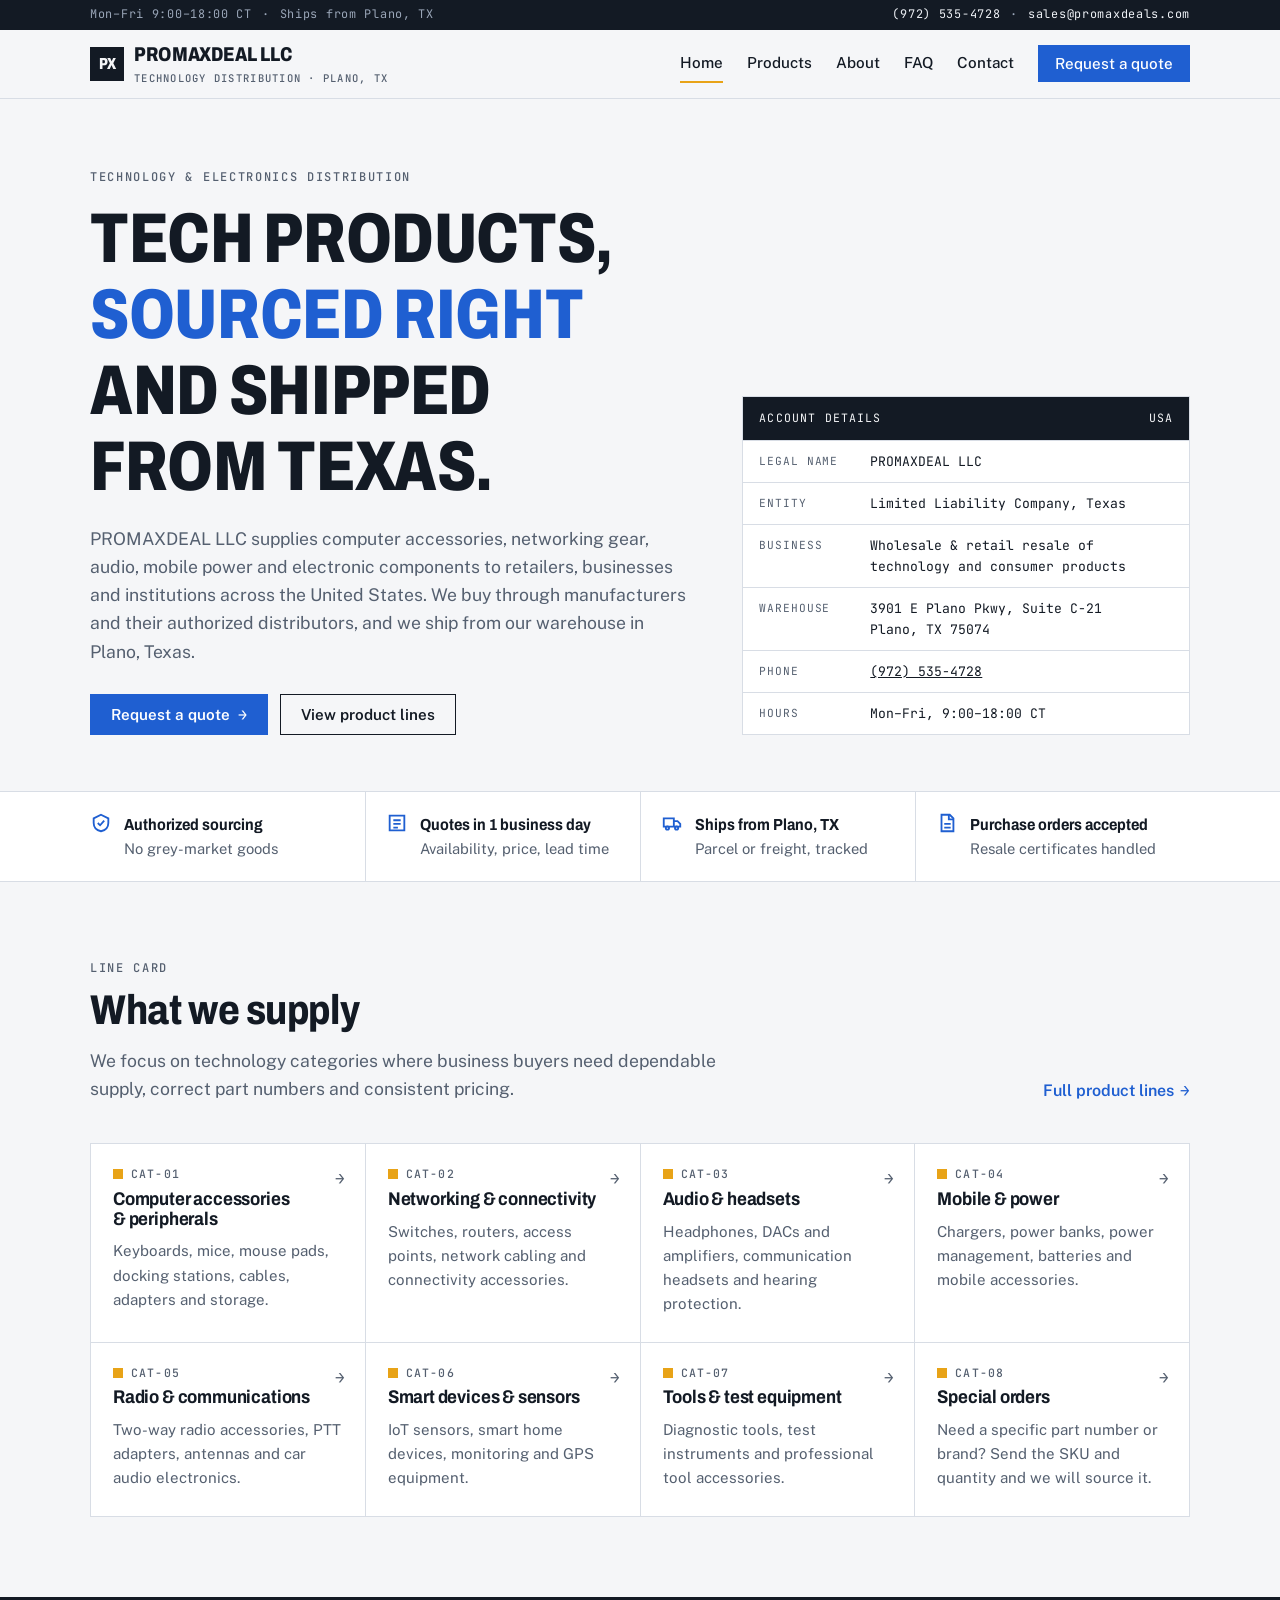
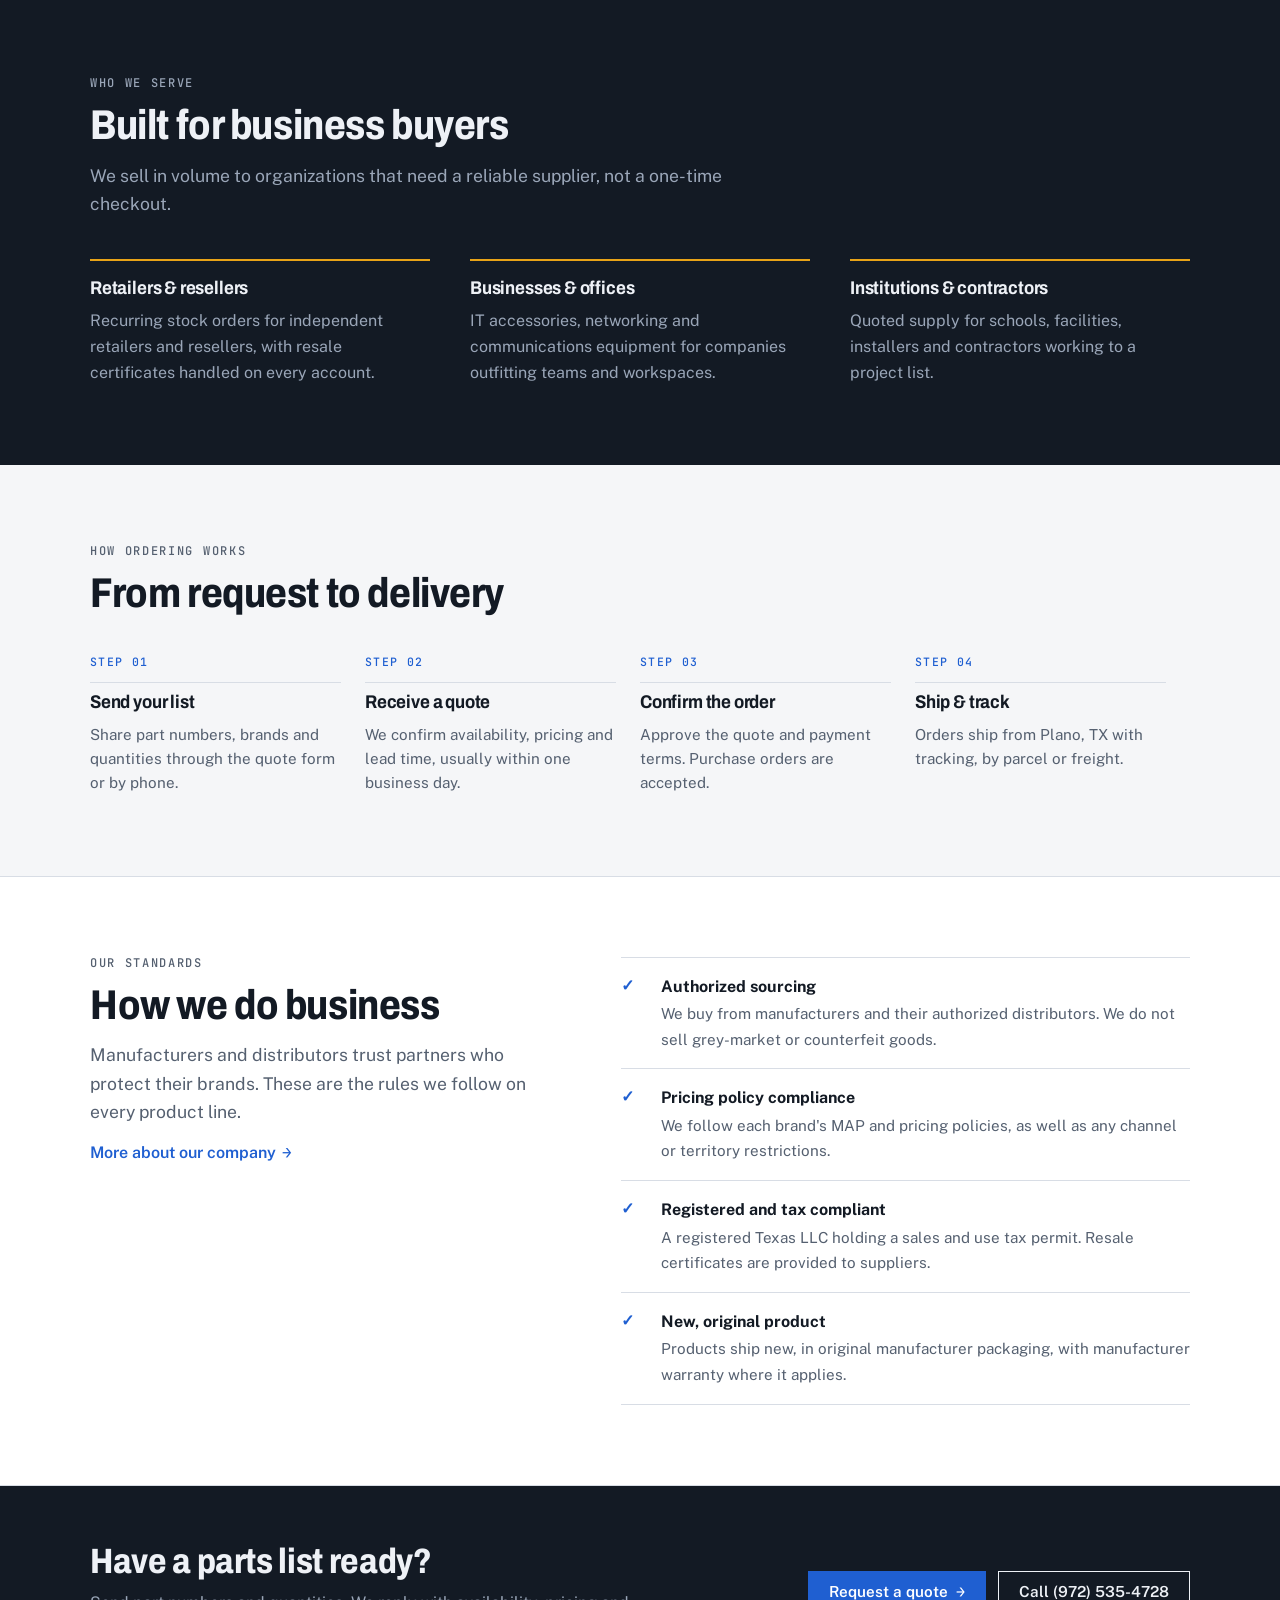
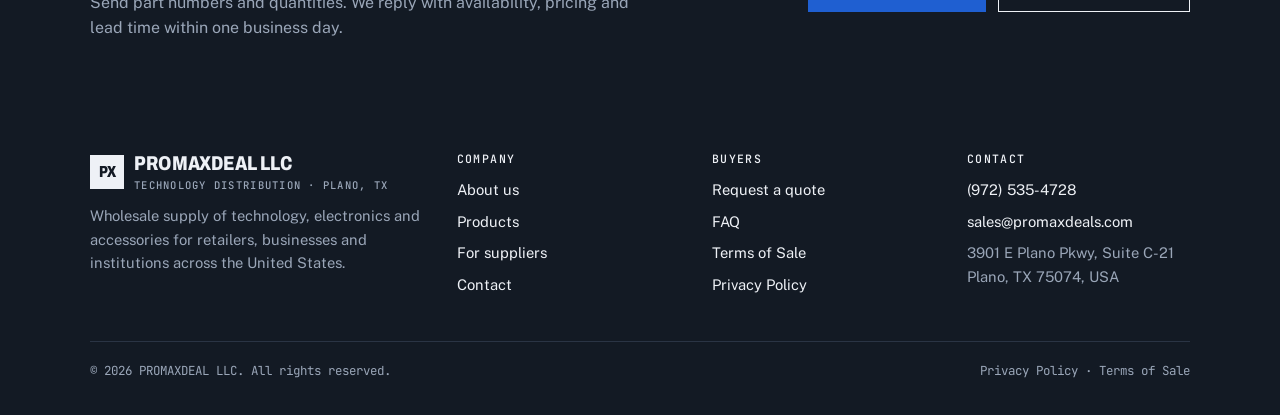
==== index.html @ 5d99cd8d "Add PROMAXDEAL LLC company website Multi-page static site: home, products, about, contact/quote, pri" ====
<!doctype html>
<html lang="en">
<head>
<meta charset="utf-8">
<meta name="viewport" content="width=device-width, initial-scale=1">
<title>PROMAXDEAL LLC | Technology &amp; Electronics Distributor in Plano, Texas</title>
<meta name="description" content="PROMAXDEAL LLC is a Plano, Texas distributor of computer accessories, networking gear, audio, mobile power and electronic components for retailers, businesses and institutions.">
<link rel="canonical" href="https://www.promaxdeals.com/">
<meta property="og:type" content="website">
<meta property="og:site_name" content="PROMAXDEAL LLC">
<meta property="og:title" content="PROMAXDEAL LLC | Technology &amp; Electronics Distribution">
<meta property="og:description" content="Tech products, sourced right and shipped from Plano, Texas. Wholesale supply for retailers, businesses and institutions.">
<meta property="og:url" content="https://www.promaxdeals.com/">
<meta name="theme-color" content="#131a24">
<link rel="icon" href="assets/img/favicon.svg" type="image/svg+xml">
<link rel="preconnect" href="https://fonts.googleapis.com">
<link rel="preconnect" href="https://fonts.gstatic.com" crossorigin>
<link rel="stylesheet" href="https://fonts.googleapis.com/css2?family=Archivo:wdth,wght@75..100,500..800&family=Public+Sans:wght@400;500;600&family=JetBrains+Mono:wght@400;500&display=swap">
<link rel="stylesheet" href="assets/css/styles.css">
<script type="application/ld+json">
{
  "@context":"https://schema.org",
  "@type":"Organization",
  "name":"PROMAXDEAL LLC",
  "url":"https://www.promaxdeals.com/",
  "email":"sales@promaxdeals.com",
  "telephone":"+1-972-535-4728",
  "address":{"@type":"PostalAddress","streetAddress":"3901 E Plano Pkwy, Suite C-21","addressLocality":"Plano","addressRegion":"TX","postalCode":"75074","addressCountry":"US"},
  "contactPoint":{"@type":"ContactPoint","contactType":"sales","telephone":"+1-972-535-4728","email":"sales@promaxdeals.com","areaServed":"US","availableLanguage":"English","hoursAvailable":{"@type":"OpeningHoursSpecification","dayOfWeek":["Monday","Tuesday","Wednesday","Thursday","Friday"],"opens":"09:00","closes":"18:00"}}
}
</script>
</head>
<body>
<a class="skip" href="#main">Skip to content</a>

<div class="utility">
  <div class="wrap">
    <div><span>Mon–Fri 9:00–18:00 CT</span><span class="hide-sm">Ships from Plano, TX</span></div>
    <div><span><a href="tel:+19725354728">(972) 535-4728</a></span><span class="hide-sm"><a href="mailto:sales@promaxdeals.com">sales@promaxdeals.com</a></span></div>
  </div>
</div>

<header class="top">
  <div class="wrap">
    <a class="brand" href="index.html" aria-label="PROMAXDEAL LLC home">
      <span class="mark" aria-hidden="true">PX</span>
      <span><b>PROMAXDEAL LLC</b><small>TECHNOLOGY DISTRIBUTION · PLANO, TX</small></span>
    </a>
    <button class="menu-btn" type="button" aria-expanded="false" aria-controls="site-nav"><span></span><i class="sr-only">Menu</i></button>
    <nav class="links" id="site-nav" aria-label="Main">
      <a href="index.html" aria-current="page">Home</a>
      <a href="products.html">Products</a>
      <a href="about.html">About</a>
      <a href="contact.html#faq">FAQ</a>
      <a href="contact.html">Contact</a>
      <a class="btn" href="contact.html#quote-form">Request a quote</a>
    </nav>
  </div>
</header>

<main id="main">
  <div class="hero">
    <div class="wrap">
      <div>
        <p class="eyebrow">Technology &amp; electronics distribution</p>
        <h1>Tech products, <em>sourced right</em> and shipped from Texas.</h1>
        <p class="lede">PROMAXDEAL LLC supplies computer accessories, networking gear, audio, mobile power and electronic components to retailers, businesses and institutions across the United States. We buy through manufacturers and their authorized distributors, and we ship from our warehouse in Plano, Texas.</p>
        <div class="cta">
          <a class="btn arrow" href="contact.html#quote-form">Request a quote</a>
          <a class="btn ghost" href="products.html">View product lines</a>
        </div>
      </div>
      <aside class="spec" aria-label="Company details">
        <header><span>Account details</span><span>USA</span></header>
        <dl>
          <dt>Legal name</dt><dd>PROMAXDEAL LLC</dd>
          <dt>Entity</dt><dd>Limited Liability Company, Texas</dd>
          <dt>Business</dt><dd>Wholesale &amp; retail resale of technology and consumer products</dd>
          <dt>Warehouse</dt><dd>3901 E Plano Pkwy, Suite C-21<br>Plano, TX 75074</dd>
          <dt>Phone</dt><dd><a href="tel:+19725354728">(972) 535-4728</a></dd>
          <dt>Hours</dt><dd>Mon–Fri, 9:00–18:00 CT</dd>
        </dl>
      </aside>
    </div>
  </div>

  <div class="strip">
    <div class="wrap">
      <ul>
        <li><svg class="ico" viewBox="0 0 24 24" fill="none" stroke="currentColor" stroke-width="2" aria-hidden="true"><path d="M12 3l8 4v5c0 5-3.5 8-8 9-4.5-1-8-4-8-9V7l8-4z"/><path d="M8.5 12l2.5 2.5 4.5-5"/></svg><div><b>Authorized sourcing</b><span>No grey-market goods</span></div></li>
        <li><svg class="ico" viewBox="0 0 24 24" fill="none" stroke="currentColor" stroke-width="2" aria-hidden="true"><path d="M4 4h16v16H4z"/><path d="M8 9h8M8 13h8M8 17h5"/></svg><div><b>Quotes in 1 business day</b><span>Availability, price, lead time</span></div></li>
        <li><svg class="ico" viewBox="0 0 24 24" fill="none" stroke="currentColor" stroke-width="2" aria-hidden="true"><path d="M3 7h11v9H3zM14 10h4l3 3v3h-7z"/><circle cx="7" cy="17.5" r="1.8"/><circle cx="17" cy="17.5" r="1.8"/></svg><div><b>Ships from Plano, TX</b><span>Parcel or freight, tracked</span></div></li>
        <li><svg class="ico" viewBox="0 0 24 24" fill="none" stroke="currentColor" stroke-width="2" aria-hidden="true"><path d="M6 3h9l4 4v14H6z"/><path d="M14 3v5h5M9 13h7M9 17h7"/></svg><div><b>Purchase orders accepted</b><span>Resale certificates handled</span></div></li>
      </ul>
    </div>
  </div>

  <section id="products">
    <div class="wrap">
      <div class="head-row">
        <div class="head">
          <p class="eyebrow">Line card</p>
          <h2>What we supply</h2>
          <p class="lede">We focus on technology categories where business buyers need dependable supply, correct part numbers and consistent pricing.</p>
        </div>
        <a class="text-link arrow" href="products.html">Full product lines</a>
      </div>
      <div class="card-grid">
        <a class="item" href="products.html#cat-01"><span class="code">CAT-01</span><h3>Computer accessories &amp; peripherals</h3><p>Keyboards, mice, mouse pads, docking stations, cables, adapters and storage.</p></a>
        <a class="item" href="products.html#cat-02"><span class="code">CAT-02</span><h3>Networking &amp; connectivity</h3><p>Switches, routers, access points, network cabling and connectivity accessories.</p></a>
        <a class="item" href="products.html#cat-03"><span class="code">CAT-03</span><h3>Audio &amp; headsets</h3><p>Headphones, DACs and amplifiers, communication headsets and hearing protection.</p></a>
        <a class="item" href="products.html#cat-04"><span class="code">CAT-04</span><h3>Mobile &amp; power</h3><p>Chargers, power banks, power management, batteries and mobile accessories.</p></a>
        <a class="item" href="products.html#cat-05"><span class="code">CAT-05</span><h3>Radio &amp; communications</h3><p>Two-way radio accessories, PTT adapters, antennas and car audio electronics.</p></a>
        <a class="item" href="products.html#cat-06"><span class="code">CAT-06</span><h3>Smart devices &amp; sensors</h3><p>IoT sensors, smart home devices, monitoring and GPS equipment.</p></a>
        <a class="item" href="products.html#cat-07"><span class="code">CAT-07</span><h3>Tools &amp; test equipment</h3><p>Diagnostic tools, test instruments and professional tool accessories.</p></a>
        <a class="item" href="products.html#cat-08"><span class="code">CAT-08</span><h3>Special orders</h3><p>Need a specific part number or brand? Send the SKU and quantity and we will source it.</p></a>
      </div>
    </div>
  </section>

  <section id="customers" class="band">
    <div class="wrap">
      <div class="head">
        <p class="eyebrow">Who we serve</p>
        <h2>Built for business buyers</h2>
        <p class="lede">We sell in volume to organizations that need a reliable supplier, not a one-time checkout.</p>
      </div>
      <div class="cols">
        <div><h3>Retailers &amp; resellers</h3><p>Recurring stock orders for independent retailers and resellers, with resale certificates handled on every account.</p></div>
        <div><h3>Businesses &amp; offices</h3><p>IT accessories, networking and communications equipment for companies outfitting teams and workspaces.</p></div>
        <div><h3>Institutions &amp; contractors</h3><p>Quoted supply for schools, facilities, installers and contractors working to a project list.</p></div>
      </div>
    </div>
  </section>

  <section id="process">
    <div class="wrap">
      <div class="head">
        <p class="eyebrow">How ordering works</p>
        <h2>From request to delivery</h2>
      </div>
      <ol class="steps">
        <li><h3>Send your list</h3><p>Share part numbers, brands and quantities through the quote form or by phone.</p></li>
        <li><h3>Receive a quote</h3><p>We confirm availability, pricing and lead time, usually within one business day.</p></li>
        <li><h3>Confirm the order</h3><p>Approve the quote and payment terms. Purchase orders are accepted.</p></li>
        <li><h3>Ship &amp; track</h3><p>Orders ship from Plano, TX with tracking, by parcel or freight.</p></li>
      </ol>
    </div>
  </section>

  <section id="standards" class="alt">
    <div class="wrap split">
      <div class="head" style="margin:0">
        <p class="eyebrow">Our standards</p>
        <h2>How we do business</h2>
        <p class="lede">Manufacturers and distributors trust partners who protect their brands. These are the rules we follow on every product line.</p>
        <p><a class="text-link arrow" href="about.html#standards">More about our company</a></p>
      </div>
      <ul class="checks">
        <li><div><b>Authorized sourcing</b><span>We buy from manufacturers and their authorized distributors. We do not sell grey-market or counterfeit goods.</span></div></li>
        <li><div><b>Pricing policy compliance</b><span>We follow each brand's MAP and pricing policies, as well as any channel or territory restrictions.</span></div></li>
        <li><div><b>Registered and tax compliant</b><span>A registered Texas LLC holding a sales and use tax permit. Resale certificates are provided to suppliers.</span></div></li>
        <li><div><b>New, original product</b><span>Products ship new, in original manufacturer packaging, with manufacturer warranty where it applies.</span></div></li>
      </ul>
    </div>
  </section>

  <div class="band cta-band">
    <div class="wrap">
      <div>
        <h2>Have a parts list ready?</h2>
        <p>Send part numbers and quantities. We reply with availability, pricing and lead time within one business day.</p>
      </div>
      <div class="cta">
        <a class="btn arrow" href="contact.html#quote-form">Request a quote</a>
        <a class="btn ghost" href="tel:+19725354728">Call (972) 535-4728</a>
      </div>
    </div>
  </div>
</main>

<footer class="site">
  <div class="wrap">
    <div class="about">
      <a class="brand" href="index.html" aria-label="PROMAXDEAL LLC home"><span class="mark" aria-hidden="true">PX</span><span><b>PROMAXDEAL LLC</b><small>TECHNOLOGY DISTRIBUTION · PLANO, TX</small></span></a>
      <p>Wholesale supply of technology, electronics and accessories for retailers, businesses and institutions across the United States.</p>
    </div>
    <div>
      <h4>Company</h4>
      <ul><li><a href="about.html">About us</a></li><li><a href="products.html">Products</a></li><li><a href="about.html#suppliers">For suppliers</a></li><li><a href="contact.html">Contact</a></li></ul>
    </div>
    <div>
      <h4>Buyers</h4>
      <ul><li><a href="contact.html#quote-form">Request a quote</a></li><li><a href="contact.html#faq">FAQ</a></li><li><a href="terms.html">Terms of Sale</a></li><li><a href="privacy.html">Privacy Policy</a></li></ul>
    </div>
    <div>
      <h4>Contact</h4>
      <ul><li><a href="tel:+19725354728">(972) 535-4728</a></li><li><a href="mailto:sales@promaxdeals.com">sales@promaxdeals.com</a></li><li>3901 E Plano Pkwy, Suite C-21<br>Plano, TX 75074, USA</li></ul>
    </div>
    <div class="base">
      <span>© <span id="year">2026</span> PROMAXDEAL LLC. All rights reserved.</span>
      <span><a href="privacy.html">Privacy Policy</a> · <a href="terms.html">Terms of Sale</a></span>
    </div>
  </div>
</footer>

<button class="to-top" type="button" aria-label="Back to top">↑</button>
<script src="assets/js/main.js" defer></script>
</body>
</html>
---- assets/css/styles.css ----
/* PROMAXDEAL LLC — site styles
   Layout language: distributor line card. Hard-edged panels, spec-sheet blocks,
   category codes like warehouse bin labels. */

:root{
  --bg:#f5f6f8;
  --surface:#ffffff;
  --ink:#131a24;
  --muted:#556070;
  --line:#d8dde5;
  --accent:#1f5fd1;
  --accent-ink:#ffffff;
  --signal:#e8a317;
  --band:#131a24;
  --band-ink:#eef1f6;
  --band-muted:#9aa6b8;
  --band-line:#2a3444;
  --ok:#1d7a46;
  --err:#b42318;
  --f-display:"Archivo","Arial Narrow",Arial,sans-serif;
  --f-body:"Public Sans",system-ui,-apple-system,"Segoe UI",sans-serif;
  --f-mono:"JetBrains Mono",ui-monospace,SFMono-Regular,Menlo,monospace;
  --wrap:1140px;
  --header-h:68px;
}
@media (prefers-color-scheme:dark){:root:not([data-theme="light"]){
  --bg:#0e131b;--surface:#151c27;--ink:#e9edf3;--muted:#9aa6b8;--line:#263142;
  --accent:#5b93f0;--accent-ink:#0b1220;--signal:#f0b53a;--band:#070a0f;--band-ink:#eef1f6;--band-muted:#8e9aad;
  --ok:#4cc38a;--err:#f97066;
  color-scheme:dark}}
:root[data-theme="dark"]{
  --bg:#0e131b;--surface:#151c27;--ink:#e9edf3;--muted:#9aa6b8;--line:#263142;
  --accent:#5b93f0;--accent-ink:#0b1220;--signal:#f0b53a;--band:#070a0f;--band-ink:#eef1f6;--band-muted:#8e9aad;
  --ok:#4cc38a;--err:#f97066;
  color-scheme:dark}

/* Base */
*{box-sizing:border-box}
html{scroll-behavior:smooth;scroll-padding-top:calc(var(--header-h) + 16px)}
@media (prefers-reduced-motion:reduce){html{scroll-behavior:auto}*{transition:none!important}}
body{background:var(--bg);color:var(--ink);font:16px/1.6 var(--f-body);margin:0;-webkit-font-smoothing:antialiased}
img,svg{max-width:100%;display:block}
.wrap{max-width:var(--wrap);margin:0 auto;padding-inline:20px}
a{color:var(--accent)}
a:focus-visible,button:focus-visible,input:focus-visible,select:focus-visible,textarea:focus-visible,summary:focus-visible{outline:2px solid var(--signal);outline-offset:2px}
h1,h2,h3,h4{font-family:var(--f-display);font-stretch:85%;line-height:1.08;margin:0;text-wrap:balance;letter-spacing:-.01em}
h2{font-size:clamp(1.8rem,3.4vw,2.6rem);font-weight:750}
h3{font-size:1.15rem;font-weight:700;font-stretch:90%}
h4{font-size:1rem;font-weight:700;font-stretch:90%}
p{margin:0}
ul,ol{margin:0}
.eyebrow{font:500 .75rem/1 var(--f-mono);letter-spacing:.14em;text-transform:uppercase;color:var(--muted)}
.lede{font-size:1.1rem;color:var(--muted);max-width:60ch}
.muted{color:var(--muted)}
.skip{position:absolute;left:-9999px;top:0;background:var(--accent);color:var(--accent-ink);padding:10px 16px;z-index:100}
.skip:focus{left:12px;top:12px}
.sr-only{position:absolute;width:1px;height:1px;overflow:hidden;clip:rect(0 0 0 0);white-space:nowrap}

/* Buttons */
.btn{display:inline-flex;align-items:center;justify-content:center;gap:8px;background:var(--accent);color:var(--accent-ink);border:1px solid var(--accent);padding:12px 20px;font:600 .95rem/1 var(--f-body);text-decoration:none;cursor:pointer;white-space:nowrap}
.btn:hover{filter:brightness(1.08)}
.btn.ghost{background:transparent;color:var(--ink);border-color:var(--ink)}
.btn.ghost:hover{background:var(--ink);color:var(--bg);filter:none}
.band .btn.ghost{color:var(--band-ink);border-color:var(--band-ink)}
.band .btn.ghost:hover{background:var(--band-ink);color:var(--band)}
.arrow::after{content:"→";font-family:var(--f-mono)}
.text-link{font-weight:600;text-decoration:none;display:inline-flex;gap:6px;align-items:center}
.text-link:hover{text-decoration:underline}

/* Utility bar */
.utility{background:var(--band);color:var(--band-muted);font:.74rem/1 var(--f-mono);letter-spacing:.06em}
.utility .wrap{display:flex;justify-content:space-between;gap:12px;flex-wrap:wrap;padding-block:9px}
.utility a{color:var(--band-ink);text-decoration:none}
.utility a:hover{text-decoration:underline}
.utility span+span::before{content:"·";margin-inline:10px;color:var(--band-muted)}
@media (max-width:640px){.utility .hide-sm{display:none}}

/* Header */
header.top{position:sticky;top:0;z-index:20;background:var(--bg);border-bottom:1px solid var(--line)}
.top .wrap{display:flex;align-items:center;justify-content:space-between;gap:16px;min-height:var(--header-h)}
.brand{display:flex;align-items:center;gap:10px;text-decoration:none;color:var(--ink);flex-shrink:0}
.mark{width:34px;height:34px;display:grid;place-items:center;background:var(--ink);color:var(--bg);font:800 1rem/1 var(--f-display);font-stretch:75%}
.brand b{font:800 1.25rem/1 var(--f-display);font-stretch:80%;letter-spacing:.01em}
.brand small{display:block;font:500 .66rem/1.2 var(--f-mono);letter-spacing:.12em;color:var(--muted);margin-top:3px}
nav.links{display:flex;gap:6px 24px;align-items:center}
nav.links a{color:var(--ink);text-decoration:none;font-weight:500;font-size:.95rem;padding-block:6px;border-bottom:2px solid transparent}
nav.links a:hover{color:var(--accent)}
nav.links a[aria-current="page"]{border-bottom-color:var(--signal)}
nav.links .btn{color:var(--accent-ink);padding:10px 16px;border-bottom:1px solid var(--accent)}
nav.links .btn:hover{color:var(--accent-ink)}
.menu-btn{display:none;background:transparent;border:1px solid var(--line);color:var(--ink);width:44px;height:44px;cursor:pointer;place-items:center}
.menu-btn span,.menu-btn span::before,.menu-btn span::after{display:block;width:18px;height:2px;background:currentColor;position:relative;transition:transform .2s}
.menu-btn span::before,.menu-btn span::after{content:"";position:absolute;left:0}
.menu-btn span::before{top:-6px}.menu-btn span::after{top:6px}
.menu-btn[aria-expanded="true"] span{background:transparent}
.menu-btn[aria-expanded="true"] span::before{transform:translateY(6px) rotate(45deg)}
.menu-btn[aria-expanded="true"] span::after{transform:translateY(-6px) rotate(-45deg)}

@media (max-width:900px){
  .menu-btn{display:grid}
  nav.links{display:none;position:absolute;left:0;right:0;top:100%;background:var(--bg);border-bottom:1px solid var(--line);flex-direction:column;align-items:stretch;gap:0;padding:8px 20px 20px}
  nav.links.open{display:flex}
  nav.links a{padding:14px 0;border-bottom:1px solid var(--line)}
  nav.links a[aria-current="page"]{border-bottom-color:var(--line);color:var(--accent)}
  nav.links .btn{margin-top:14px;padding:14px}
}
@media (max-width:420px){.brand small{display:none}}

/* Hero */
.hero{padding-block:72px 56px;border-bottom:1px solid var(--line)}
.hero .wrap{display:grid;grid-template-columns:minmax(0,1.35fr) minmax(0,1fr);gap:48px;align-items:end}
.hero h1{font-size:clamp(2.4rem,6vw,4.4rem);font-weight:800;font-stretch:78%;margin-block:18px 20px;text-transform:uppercase;letter-spacing:-.005em}
.hero h1 em{font-style:normal;color:var(--accent)}
.cta{display:flex;gap:12px;flex-wrap:wrap;margin-top:28px}

/* Page hero (inner pages) */
.page-hero{padding-block:56px 44px;border-bottom:1px solid var(--line)}
.page-hero h1{font-size:clamp(2.1rem,5vw,3.6rem);font-weight:800;font-stretch:78%;text-transform:uppercase;margin-block:14px 16px}
.crumbs{font:500 .72rem/1 var(--f-mono);letter-spacing:.1em;text-transform:uppercase;color:var(--muted);display:flex;gap:8px;flex-wrap:wrap}
.crumbs a{color:var(--muted);text-decoration:none}
.crumbs a:hover{color:var(--accent)}
.crumbs span[aria-hidden]{color:var(--line)}

/* Spec sheet */
.spec{background:var(--surface);border:1px solid var(--line);font-family:var(--f-mono);font-size:.82rem}
.spec>header{display:flex;justify-content:space-between;gap:10px;padding:12px 16px;background:var(--ink);color:var(--bg);letter-spacing:.1em;text-transform:uppercase;font-size:.72rem}
.spec dl{margin:0;display:grid;grid-template-columns:auto 1fr}
.spec dt,.spec dd{margin:0;padding:10px 16px;border-top:1px solid var(--line)}
.spec dt{color:var(--muted);text-transform:uppercase;letter-spacing:.08em;font-size:.7rem;padding-top:12px}
.spec dd{color:var(--ink);min-width:0;overflow-wrap:anywhere}
.spec dd a{color:var(--ink)}

/* Trust strip */
.strip{border-bottom:1px solid var(--line);background:var(--surface)}
.strip ul{list-style:none;padding:0;display:grid;grid-template-columns:repeat(4,minmax(0,1fr))}
.strip li{padding:20px 20px 20px 0;display:flex;gap:12px;align-items:flex-start;font-size:.92rem}
.strip li+li{padding-left:20px;border-left:1px solid var(--line)}
.strip b{display:block;font-family:var(--f-display);font-stretch:88%;font-size:1rem}
.strip span{color:var(--muted)}
.strip .ico{flex-shrink:0;width:22px;height:22px;color:var(--accent)}
@media (max-width:900px){
  .strip ul{grid-template-columns:1fr 1fr}
  .strip li:nth-child(3){padding-left:0;border-left:0}
  .strip li:nth-child(n+3){border-top:1px solid var(--line)}
}
@media (max-width:560px){
  .strip ul{grid-template-columns:1fr}
  .strip li,.strip li+li{padding:16px 0;border-left:0}
  .strip li+li{border-top:1px solid var(--line)}
}

/* Sections */
section{padding-block:80px}
.head{display:grid;gap:14px;margin-bottom:40px;max-width:720px}
.head-row{display:flex;justify-content:space-between;align-items:end;gap:24px;flex-wrap:wrap;margin-bottom:40px}
.head-row .head{margin-bottom:0}
.alt{background:var(--surface);border-block:1px solid var(--line)}

/* Line card */
.card-grid{display:grid;grid-template-columns:repeat(auto-fill,minmax(250px,1fr));border-top:1px solid var(--line);border-left:1px solid var(--line)}
.item{padding:24px 22px 26px;border-right:1px solid var(--line);border-bottom:1px solid var(--line);background:var(--surface);display:grid;gap:10px;align-content:start;color:inherit;text-decoration:none;position:relative}
a.item:hover{background:var(--bg)}
a.item:hover h3{color:var(--accent)}
a.item::after{content:"→";position:absolute;right:20px;top:22px;font-family:var(--f-mono);color:var(--muted);transition:transform .15s}
a.item:hover::after{transform:translateX(3px);color:var(--accent)}
.code{font:500 .72rem/1 var(--f-mono);letter-spacing:.1em;color:var(--muted);display:flex;align-items:center;gap:8px}
.code::before{content:"";width:10px;height:10px;background:var(--signal)}
.item p{color:var(--muted);font-size:.94rem}

/* Band */
.band{background:var(--band);color:var(--band-ink)}
.band .eyebrow,.band .lede{color:var(--band-muted)}
.cols{display:grid;grid-template-columns:repeat(3,minmax(0,1fr));gap:40px}
.cols>div{display:grid;gap:10px;align-content:start;border-top:2px solid var(--signal);padding-top:18px}
.cols p{color:var(--band-muted)}
.cols ul{padding-left:18px;color:var(--band-muted);font-size:.94rem;display:grid;gap:4px;margin-top:4px}
.section-light .cols p,.section-light .cols ul{color:var(--muted)}

/* Process */
ol.steps{margin:0;padding:0;display:grid;grid-template-columns:repeat(4,minmax(0,1fr));counter-reset:s}
.steps li{list-style:none;padding:0 24px 0 0;display:grid;gap:10px;align-content:start;counter-increment:s}
.steps li::before{content:"Step 0" counter(s);font:500 .72rem/1 var(--f-mono);letter-spacing:.12em;text-transform:uppercase;color:var(--accent);padding-bottom:14px;border-bottom:1px solid var(--line)}
.steps p{color:var(--muted);font-size:.95rem}

/* Standards */
.split{display:grid;grid-template-columns:minmax(0,1fr) minmax(0,1.2fr);gap:56px;align-items:start}
.checks{margin:0;padding:0;list-style:none;display:grid;border-top:1px solid var(--line)}
.checks li{display:grid;grid-template-columns:28px 1fr;gap:12px;padding:16px 0;border-bottom:1px solid var(--line)}
.checks li::before{content:"✓";font:700 1rem/1.5 var(--f-mono);color:var(--accent)}
.checks b{display:block;margin-bottom:2px}
.checks span{color:var(--muted);font-size:.95rem}

/* CTA band */
.cta-band{padding-block:56px}
.cta-band .wrap{display:flex;justify-content:space-between;align-items:center;gap:28px;flex-wrap:wrap}
.cta-band h2{font-size:clamp(1.6rem,3vw,2.2rem)}
.cta-band p{color:var(--band-muted);margin-top:10px;max-width:56ch}
.cta-band .cta{margin-top:0}

/* Product categories (detail) */
.chips{display:flex;gap:8px;flex-wrap:wrap;margin-top:28px}
.chips a{font:500 .74rem/1 var(--f-mono);letter-spacing:.08em;text-transform:uppercase;text-decoration:none;color:var(--ink);border:1px solid var(--line);background:var(--surface);padding:9px 12px}
.chips a:hover{border-color:var(--accent);color:var(--accent)}
.cat{display:grid;grid-template-columns:minmax(0,1fr) minmax(0,1.4fr);gap:48px;padding-block:44px;border-top:1px solid var(--line)}
.cat:first-child{border-top:0;padding-top:0}
.cat .intro{display:grid;gap:12px;align-content:start}
.cat h2{font-size:clamp(1.5rem,2.6vw,2rem)}
.cat .intro p{color:var(--muted)}
.cat .intro .text-link{margin-top:6px}
.sku{list-style:none;padding:0;display:grid;grid-template-columns:1fr 1fr;border-top:1px solid var(--line);border-left:1px solid var(--line);background:var(--surface)}
.sku li{padding:14px 16px;border-right:1px solid var(--line);border-bottom:1px solid var(--line);font-size:.94rem;display:flex;gap:10px;align-items:baseline}
.sku li::before{content:"▪";color:var(--signal);font-size:.8rem}
@media (max-width:900px){.cat{grid-template-columns:1fr;gap:24px}}
@media (max-width:560px){.sku{grid-template-columns:1fr}}

/* Facts grid (about) */
.facts{display:grid;grid-template-columns:repeat(4,minmax(0,1fr));border-top:1px solid var(--line);border-left:1px solid var(--line)}
.facts div{padding:22px;border-right:1px solid var(--line);border-bottom:1px solid var(--line);background:var(--surface);display:grid;gap:8px;align-content:start}
.facts b{font:800 1.6rem/1 var(--f-display);font-stretch:80%}
.facts span{color:var(--muted);font-size:.9rem}
@media (max-width:900px){.facts{grid-template-columns:1fr 1fr}}
@media (max-width:480px){.facts{grid-template-columns:1fr}}

.prose{display:grid;gap:16px;max-width:68ch}
.prose p{color:var(--muted)}
.prose p strong{color:var(--ink)}

/* Contact / quote */
.quote{background:var(--surface);border-block:1px solid var(--line)}
.quote .wrap{display:grid;grid-template-columns:minmax(0,1fr) minmax(0,1.3fr);gap:56px}
.contact-list{display:grid;gap:18px;margin-top:28px}
.contact-list div{display:grid;gap:4px}
.contact-list .eyebrow{font-size:.68rem}
.contact-list p{font-size:1.02rem}
.contact-list a{color:var(--ink)}
form.quote-form{display:grid;grid-template-columns:1fr 1fr;gap:16px;align-content:start}
.field{display:grid;gap:6px;min-width:0}
.field.full{grid-column:1/-1}
label{font:500 .72rem/1 var(--f-mono);letter-spacing:.1em;text-transform:uppercase;color:var(--muted)}
label .opt{text-transform:none;letter-spacing:0;opacity:.8}
input,select,textarea{width:100%;font:inherit;color:var(--ink);background:var(--bg);border:1px solid var(--line);padding:12px;border-radius:0}
input:hover,select:hover,textarea:hover{border-color:var(--muted)}
[aria-invalid="true"]{border-color:var(--err)}
textarea{min-height:140px;resize:vertical}
.hp{position:absolute;left:-9999px}
.form-foot{grid-column:1/-1;display:flex;gap:16px;align-items:center;flex-wrap:wrap}
.note{font-size:.88rem;color:var(--muted)}
.note.err{color:var(--err)}
.note.ok{color:var(--ok)}
.result{grid-column:1/-1;background:var(--bg);border:1px solid var(--line);border-left:3px solid var(--ok);padding:18px;display:grid;gap:12px}
.result pre{margin:0;white-space:pre-wrap;font:.85rem/1.5 var(--f-mono);color:var(--ink);max-height:260px;overflow:auto}
.result .actions{display:flex;gap:10px;flex-wrap:wrap}

/* FAQ */
.faq{border-top:1px solid var(--line);max-width:860px}
.faq details{border-bottom:1px solid var(--line)}
.faq summary{list-style:none;cursor:pointer;padding:20px 40px 20px 0;font:700 1.08rem/1.3 var(--f-display);font-stretch:90%;position:relative}
.faq summary::-webkit-details-marker{display:none}
.faq summary::after{content:"+";position:absolute;right:4px;top:18px;font:500 1.3rem/1 var(--f-mono);color:var(--accent)}
.faq details[open] summary::after{content:"−"}
.faq details p{color:var(--muted);padding:0 40px 20px 0}

/* Map card */
.map-card{display:grid;grid-template-columns:minmax(0,1fr) minmax(0,1fr);border:1px solid var(--line);background:var(--surface)}
.map-card .info{padding:28px;display:grid;gap:14px;align-content:start}
.map-card iframe{width:100%;height:100%;min-height:320px;border:0;filter:grayscale(.3)}
@media (max-width:900px){.map-card{grid-template-columns:1fr}}

/* Legal pages */
.legal-doc{display:grid;grid-template-columns:220px minmax(0,1fr);gap:56px;align-items:start}
.toc{position:sticky;top:calc(var(--header-h) + 24px);display:grid;gap:4px;font-size:.9rem;border-left:2px solid var(--line);padding-left:16px}
.toc p{margin-bottom:8px}
.toc a{color:var(--muted);text-decoration:none;padding:3px 0}
.toc a:hover{color:var(--accent)}
.legal-body{display:grid;gap:36px;max-width:72ch}
.legal-body article{display:grid;gap:12px}
.legal-body h2{font-size:1.45rem}
.legal-body p,.legal-body li{color:var(--muted)}
.legal-body ul{padding-left:20px;display:grid;gap:6px}
.legal-body strong{color:var(--ink)}
@media (max-width:900px){.legal-doc{grid-template-columns:1fr;gap:32px}.toc{position:static}}

/* 404 */
.notfound{min-height:60vh;display:grid;align-items:center}
.notfound .big{font:800 clamp(5rem,18vw,11rem)/.9 var(--f-display);font-stretch:75%;color:var(--line)}

/* Footer */
footer.site{background:var(--band);color:var(--band-muted);padding-block:56px 36px;font-size:.92rem}
footer.site .wrap{display:grid;grid-template-columns:1.5fr 1fr 1fr 1fr;gap:32px}
footer.site b{color:var(--band-ink)}
footer.site a{color:var(--band-ink);text-decoration:none}
footer.site a:hover{text-decoration:underline}
footer.site h4{color:var(--band-ink);font:500 .72rem/1 var(--f-mono);letter-spacing:.12em;text-transform:uppercase;margin-bottom:14px}
footer.site ul{list-style:none;padding:0;display:grid;gap:8px}
footer.site .about{display:grid;gap:12px;align-content:start}
footer.site .about .brand{color:var(--band-ink)}
footer.site .about .mark{background:var(--band-ink);color:var(--band)}
footer.site .about .brand small{color:var(--band-muted)}
footer.site .base{grid-column:1/-1;border-top:1px solid var(--band-line);padding-top:20px;margin-top:12px;display:flex;justify-content:space-between;flex-wrap:wrap;gap:10px;font:.78rem/1.4 var(--f-mono)}
footer.site .base a{color:var(--band-muted)}

/* Back to top */
.to-top{position:fixed;right:18px;bottom:18px;width:44px;height:44px;display:grid;place-items:center;background:var(--ink);color:var(--bg);border:0;cursor:pointer;opacity:0;pointer-events:none;transition:opacity .2s;z-index:15;font:600 1.1rem/1 var(--f-mono)}
.to-top.show{opacity:1;pointer-events:auto}

/* Responsive */
@media (max-width:900px){
  .hero .wrap,.split,.quote .wrap{grid-template-columns:1fr;gap:36px}
  .cols{grid-template-columns:1fr;gap:28px}
  ol.steps{grid-template-columns:1fr 1fr;gap:28px}
  footer.site .wrap{grid-template-columns:1fr 1fr}
  footer.site .about{grid-column:1/-1}
}
@media (max-width:560px){
  section{padding-block:56px}
  .hero{padding-block:44px 40px}
  .page-hero{padding-block:40px 32px}
  ol.steps{grid-template-columns:1fr}
  form.quote-form{grid-template-columns:1fr}
  footer.site .wrap{grid-template-columns:1fr}
  .cta .btn{flex:1 1 100%}
}

@media print{
  .utility,header.top,footer.site,.to-top,.cta,.cta-band{display:none!important}
  body{background:#fff;color:#000}
}
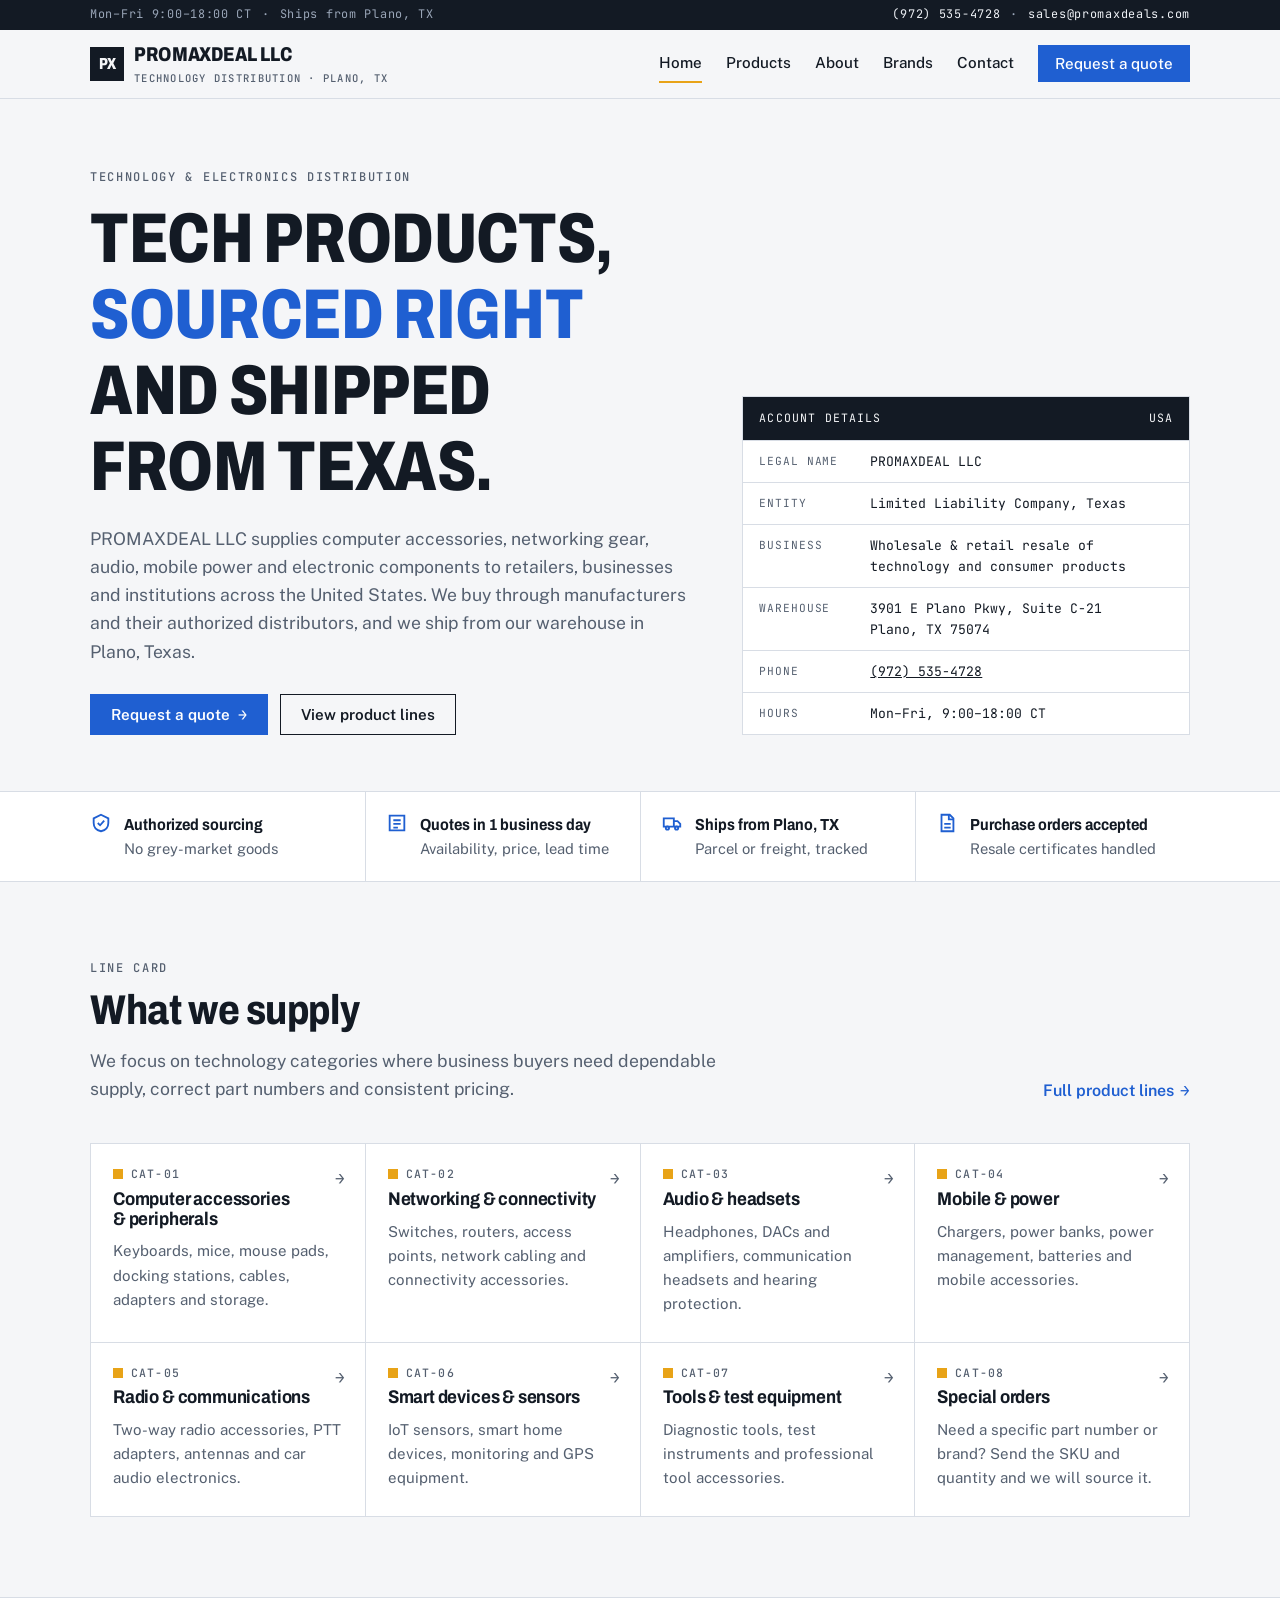
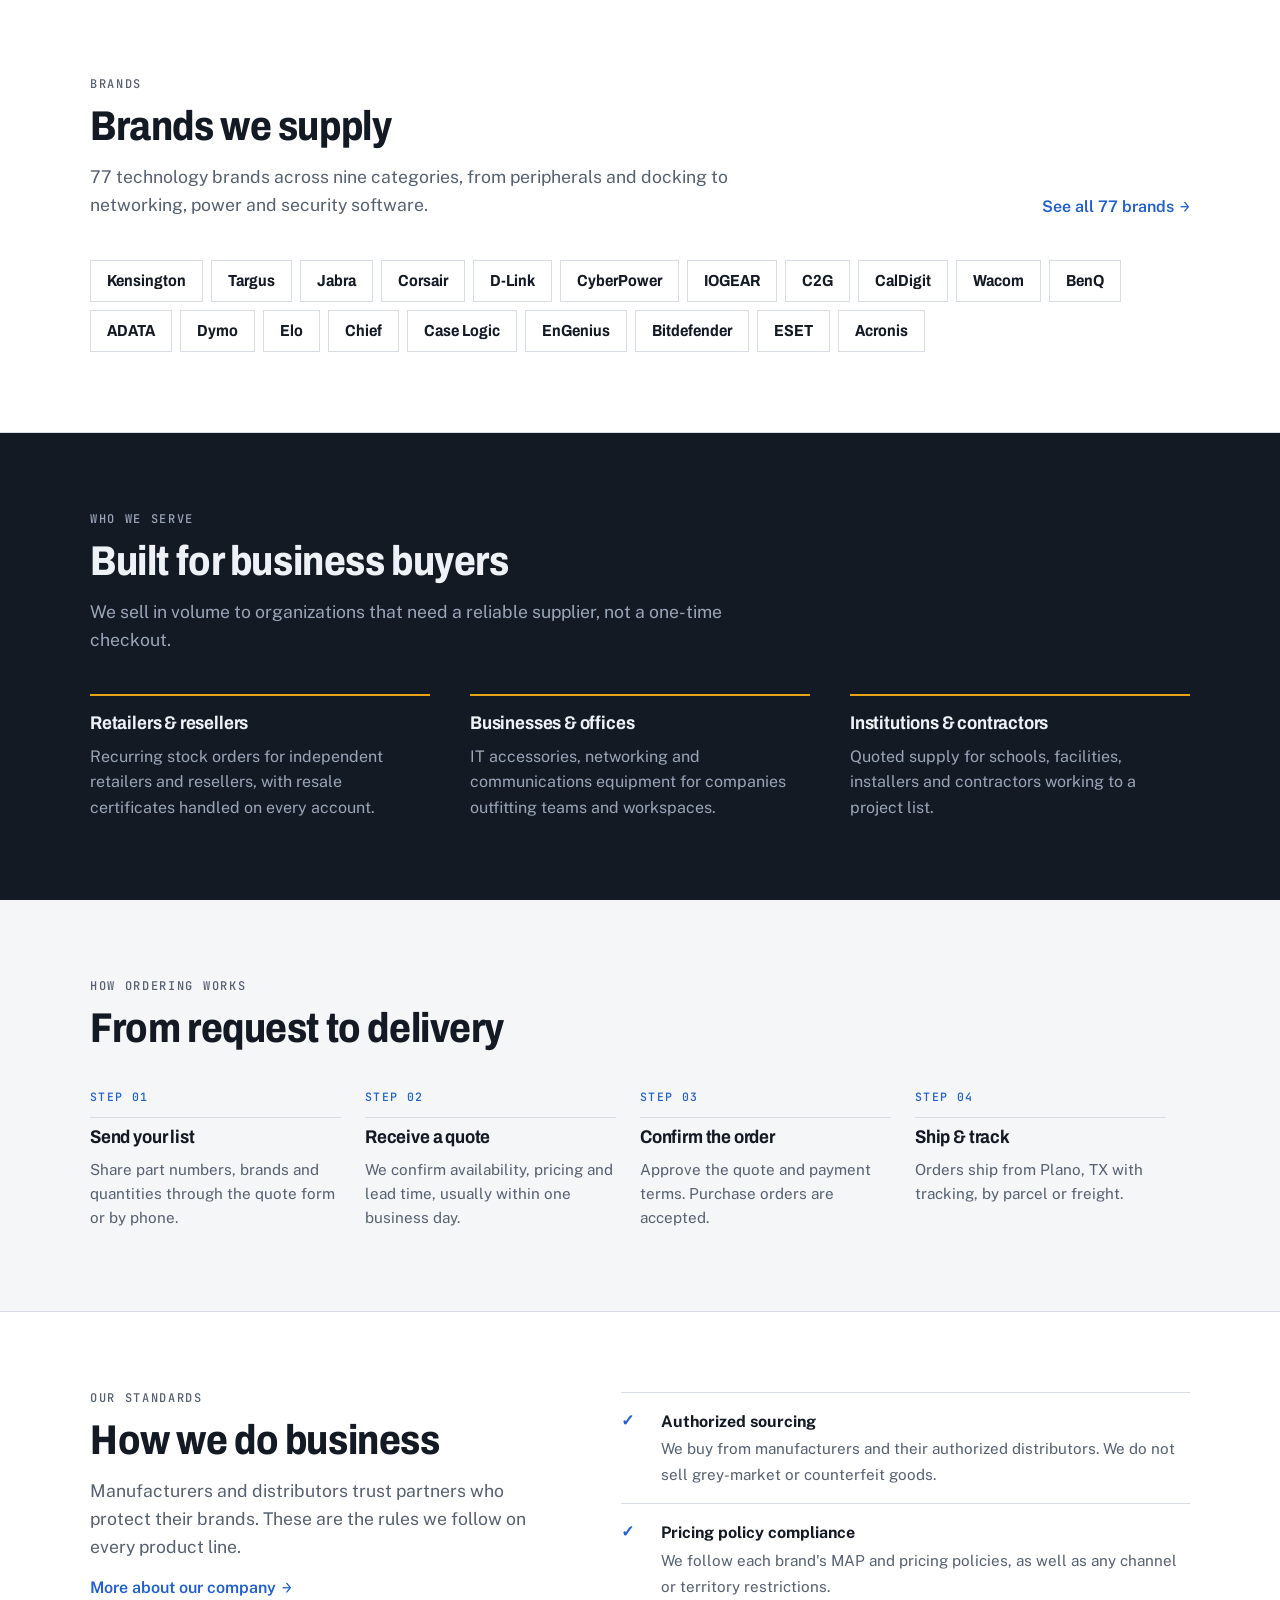
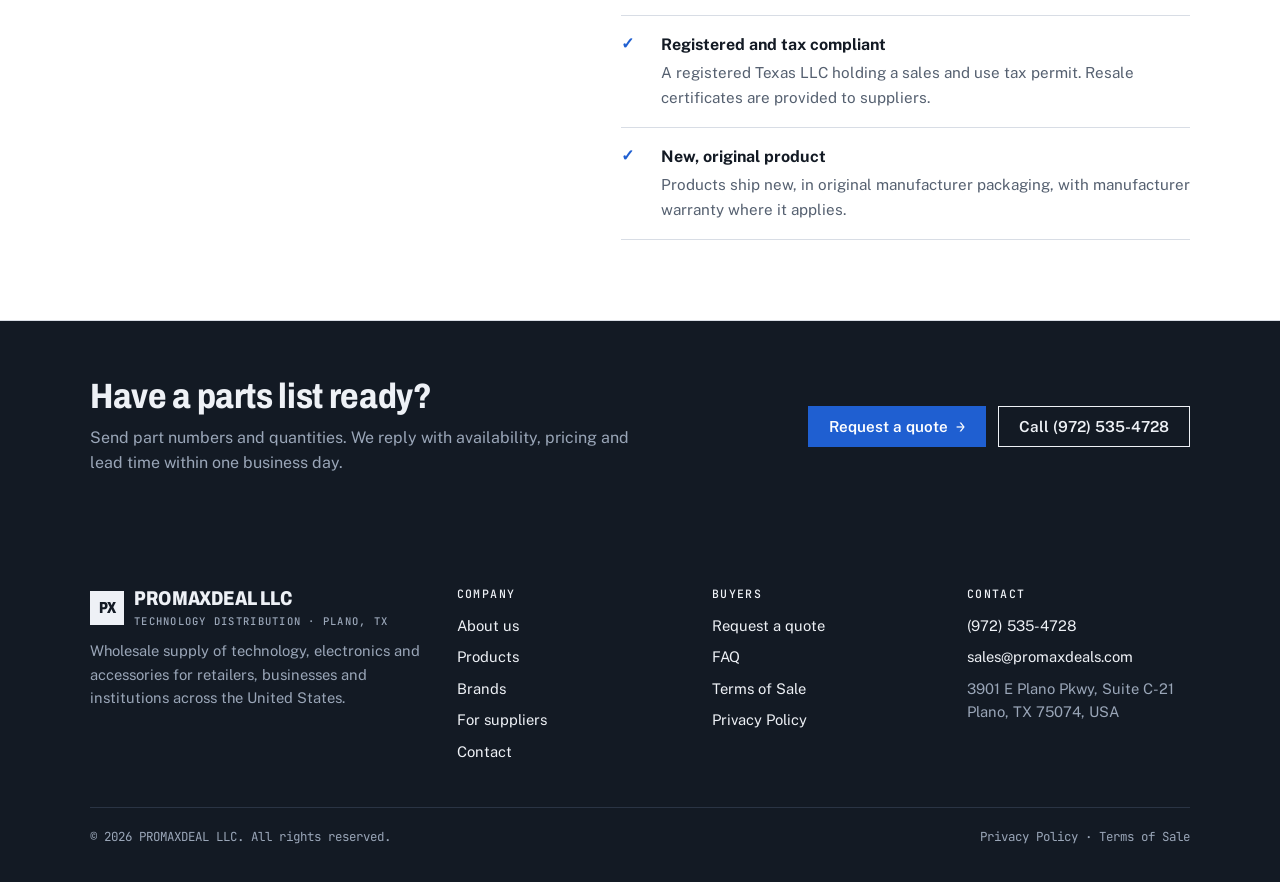
==== commit d6efab13: "Add Brands page with 77 brands across 9 categories Searchable brand directory with A-Z filter, per-b" ====
--- a/index.html
+++ b/index.html
@@ -51,7 +51,7 @@
       <a href="index.html" aria-current="page">Home</a>
       <a href="products.html">Products</a>
       <a href="about.html">About</a>
-      <a href="contact.html#faq">FAQ</a>
+      <a href="brands.html">Brands</a>
       <a href="contact.html">Contact</a>
       <a class="btn" href="contact.html#quote-form">Request a quote</a>
     </nav>
@@ -118,6 +118,41 @@
     </div>
   </section>
 
+  <section id="brands" class="alt">
+    <div class="wrap">
+      <div class="head-row">
+        <div class="head">
+          <p class="eyebrow">Brands</p>
+          <h2>Brands we supply</h2>
+          <p class="lede">77 technology brands across nine categories, from peripherals and docking to networking, power and security software.</p>
+        </div>
+        <a class="text-link arrow" href="brands.html">See all 77 brands</a>
+      </div>
+      <ul class="brand-cloud">
+        <li><a href="brands.html#kensington">Kensington</a></li>
+        <li><a href="brands.html#targus">Targus</a></li>
+        <li><a href="brands.html#jabra">Jabra</a></li>
+        <li><a href="brands.html#corsair">Corsair</a></li>
+        <li><a href="brands.html#d-link">D-Link</a></li>
+        <li><a href="brands.html#cyberpower">CyberPower</a></li>
+        <li><a href="brands.html#iogear">IOGEAR</a></li>
+        <li><a href="brands.html#c2g">C2G</a></li>
+        <li><a href="brands.html#caldigit">CalDigit</a></li>
+        <li><a href="brands.html#wacom">Wacom</a></li>
+        <li><a href="brands.html#benq">BenQ</a></li>
+        <li><a href="brands.html#adata">ADATA</a></li>
+        <li><a href="brands.html#dymo">Dymo</a></li>
+        <li><a href="brands.html#elo">Elo</a></li>
+        <li><a href="brands.html#chief">Chief</a></li>
+        <li><a href="brands.html#case-logic">Case Logic</a></li>
+        <li><a href="brands.html#engenius">EnGenius</a></li>
+        <li><a href="brands.html#bitdefender">Bitdefender</a></li>
+        <li><a href="brands.html#eset">ESET</a></li>
+        <li><a href="brands.html#acronis">Acronis</a></li>
+      </ul>
+    </div>
+  </section>
+
   <section id="customers" class="band">
     <div class="wrap">
       <div class="head">
@@ -187,7 +222,7 @@
     </div>
     <div>
       <h4>Company</h4>
-      <ul><li><a href="about.html">About us</a></li><li><a href="products.html">Products</a></li><li><a href="about.html#suppliers">For suppliers</a></li><li><a href="contact.html">Contact</a></li></ul>
+      <ul><li><a href="about.html">About us</a></li><li><a href="products.html">Products</a></li><li><a href="brands.html">Brands</a></li><li><a href="about.html#suppliers">For suppliers</a></li><li><a href="contact.html">Contact</a></li></ul>
     </div>
     <div>
       <h4>Buyers</h4>
--- a/assets/css/styles.css
+++ b/assets/css/styles.css
@@ -325,3 +325,35 @@
   .utility,header.top,footer.site,.to-top,.cta,.cta-band{display:none!important}
   body{background:#fff;color:#000}
 }
+
+/* Brand directory */
+.brands-section{padding-top:48px}
+.brand-tools{position:sticky;top:var(--header-h);z-index:5;background:var(--bg);display:grid;grid-template-columns:minmax(220px,320px) 1fr;gap:12px 24px;align-items:end;padding-block:16px;margin-bottom:24px;border-bottom:1px solid var(--line)}
+.brand-tools .note{grid-column:1/-1;font:500 .72rem/1 var(--f-mono);letter-spacing:.08em;text-transform:uppercase}
+.az{display:flex;flex-wrap:wrap;gap:4px}
+.az button{min-width:32px;height:34px;padding:0 8px;border:1px solid var(--line);background:var(--surface);color:var(--ink);font:500 .78rem/1 var(--f-mono);cursor:pointer}
+.az button:hover:not(:disabled){border-color:var(--accent);color:var(--accent)}
+.az button[aria-pressed="true"]{background:var(--ink);color:var(--bg);border-color:var(--ink)}
+.az button:disabled{opacity:.35;cursor:default}
+.brand-group{padding-block:28px}
+.brand-group-head{display:flex;align-items:baseline;gap:14px;flex-wrap:wrap;margin-bottom:16px}
+.brand-group-head h2{font-size:clamp(1.35rem,2.4vw,1.8rem)}
+.brand-group-head .count{margin-left:auto;font:500 .72rem/1 var(--f-mono);letter-spacing:.1em;text-transform:uppercase;color:var(--muted)}
+.brand-grid{list-style:none;padding:0;display:grid;grid-template-columns:repeat(auto-fill,minmax(230px,1fr));border-top:1px solid var(--line);border-left:1px solid var(--line)}
+.brand-tile{display:flex;align-items:center;gap:12px;padding:14px 16px;background:var(--surface);border-right:1px solid var(--line);border-bottom:1px solid var(--line);min-width:0}
+.brand-tile:target{outline:2px solid var(--signal);outline-offset:-2px}
+.brand-tile .mono{flex-shrink:0;width:36px;height:36px;display:grid;place-items:center;background:var(--bg);border:1px solid var(--line);font:800 1.05rem/1 var(--f-display);font-stretch:80%;color:var(--accent)}
+.brand-tile .bt-body{display:grid;gap:3px;min-width:0;flex:1}
+.brand-tile b{font:700 1.02rem/1.15 var(--f-display);font-stretch:88%;overflow-wrap:anywhere}
+.brand-tile small{font:500 .66rem/1 var(--f-mono);letter-spacing:.1em;text-transform:uppercase;color:var(--muted)}
+.brand-tile a{flex-shrink:0;font:500 .7rem/1 var(--f-mono);letter-spacing:.08em;text-transform:uppercase;text-decoration:none;color:var(--accent);border:1px solid var(--line);padding:8px 9px}
+.brand-tile a:hover{border-color:var(--accent)}
+.brand-empty{padding:32px 0;color:var(--muted)}
+.brand-disclaimer{margin-top:32px;padding-top:20px;border-top:1px solid var(--line);font-size:.8rem}
+.brand-cloud{list-style:none;padding:0;display:flex;flex-wrap:wrap;gap:8px}
+.brand-cloud a{display:block;font:700 1rem/1 var(--f-display);font-stretch:88%;color:var(--ink);text-decoration:none;background:var(--surface);border:1px solid var(--line);padding:12px 16px}
+.brand-cloud a:hover{border-color:var(--accent);color:var(--accent)}
+@media (max-width:700px){
+  .brand-tools{position:static;grid-template-columns:1fr}
+}
+.brand-tile[hidden],.brand-group[hidden]{display:none}
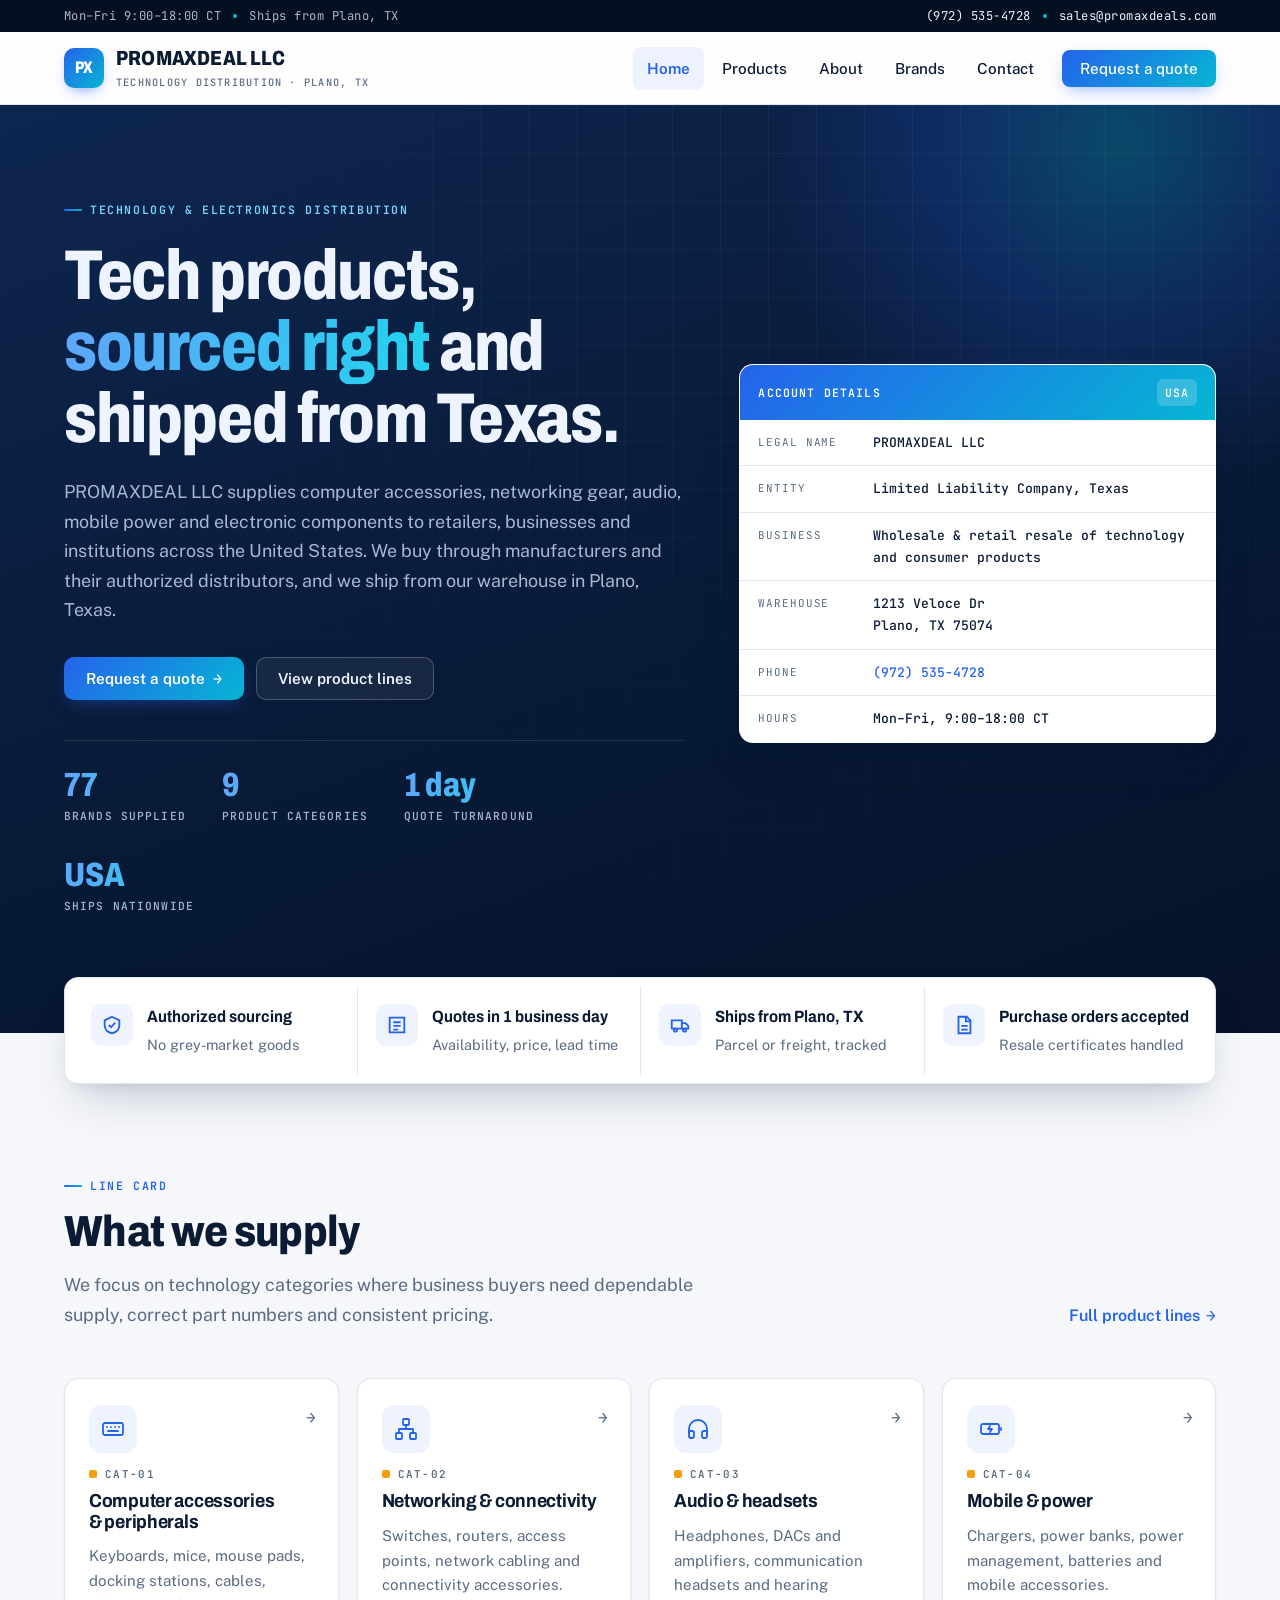
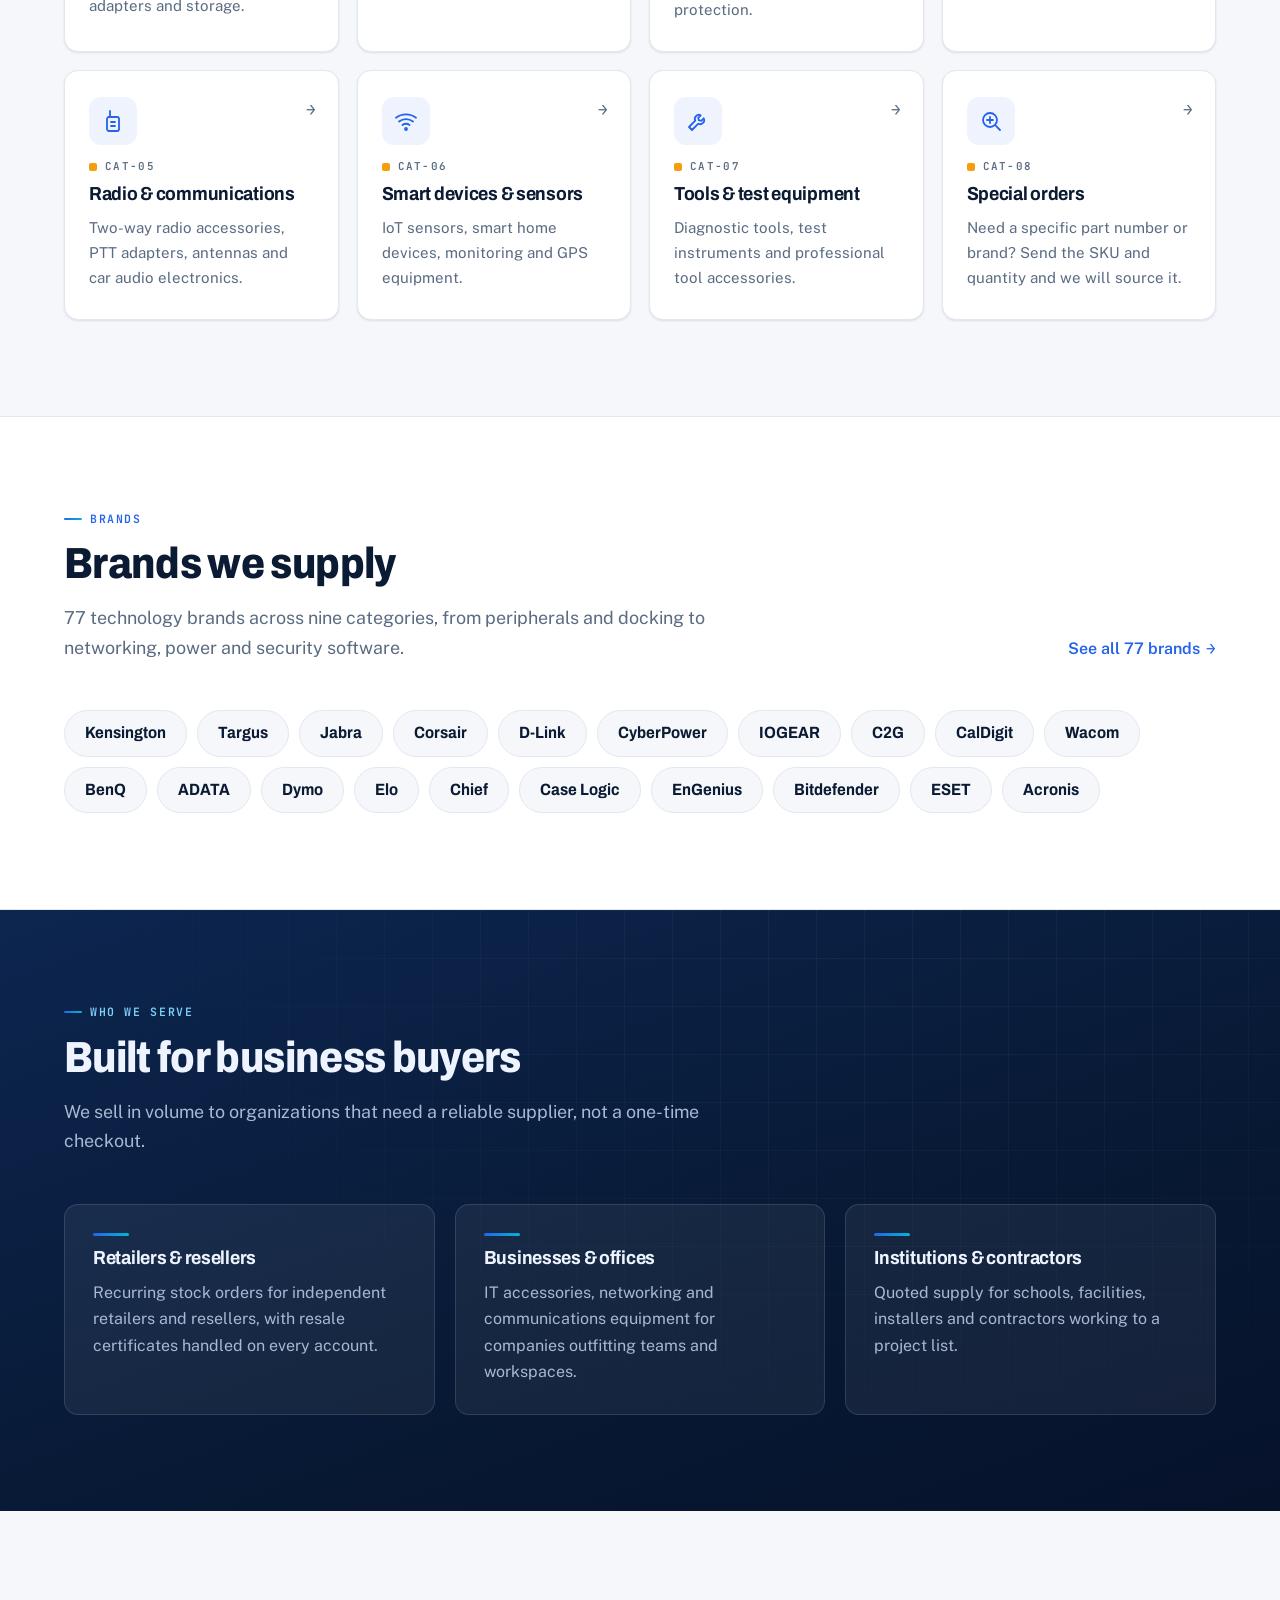
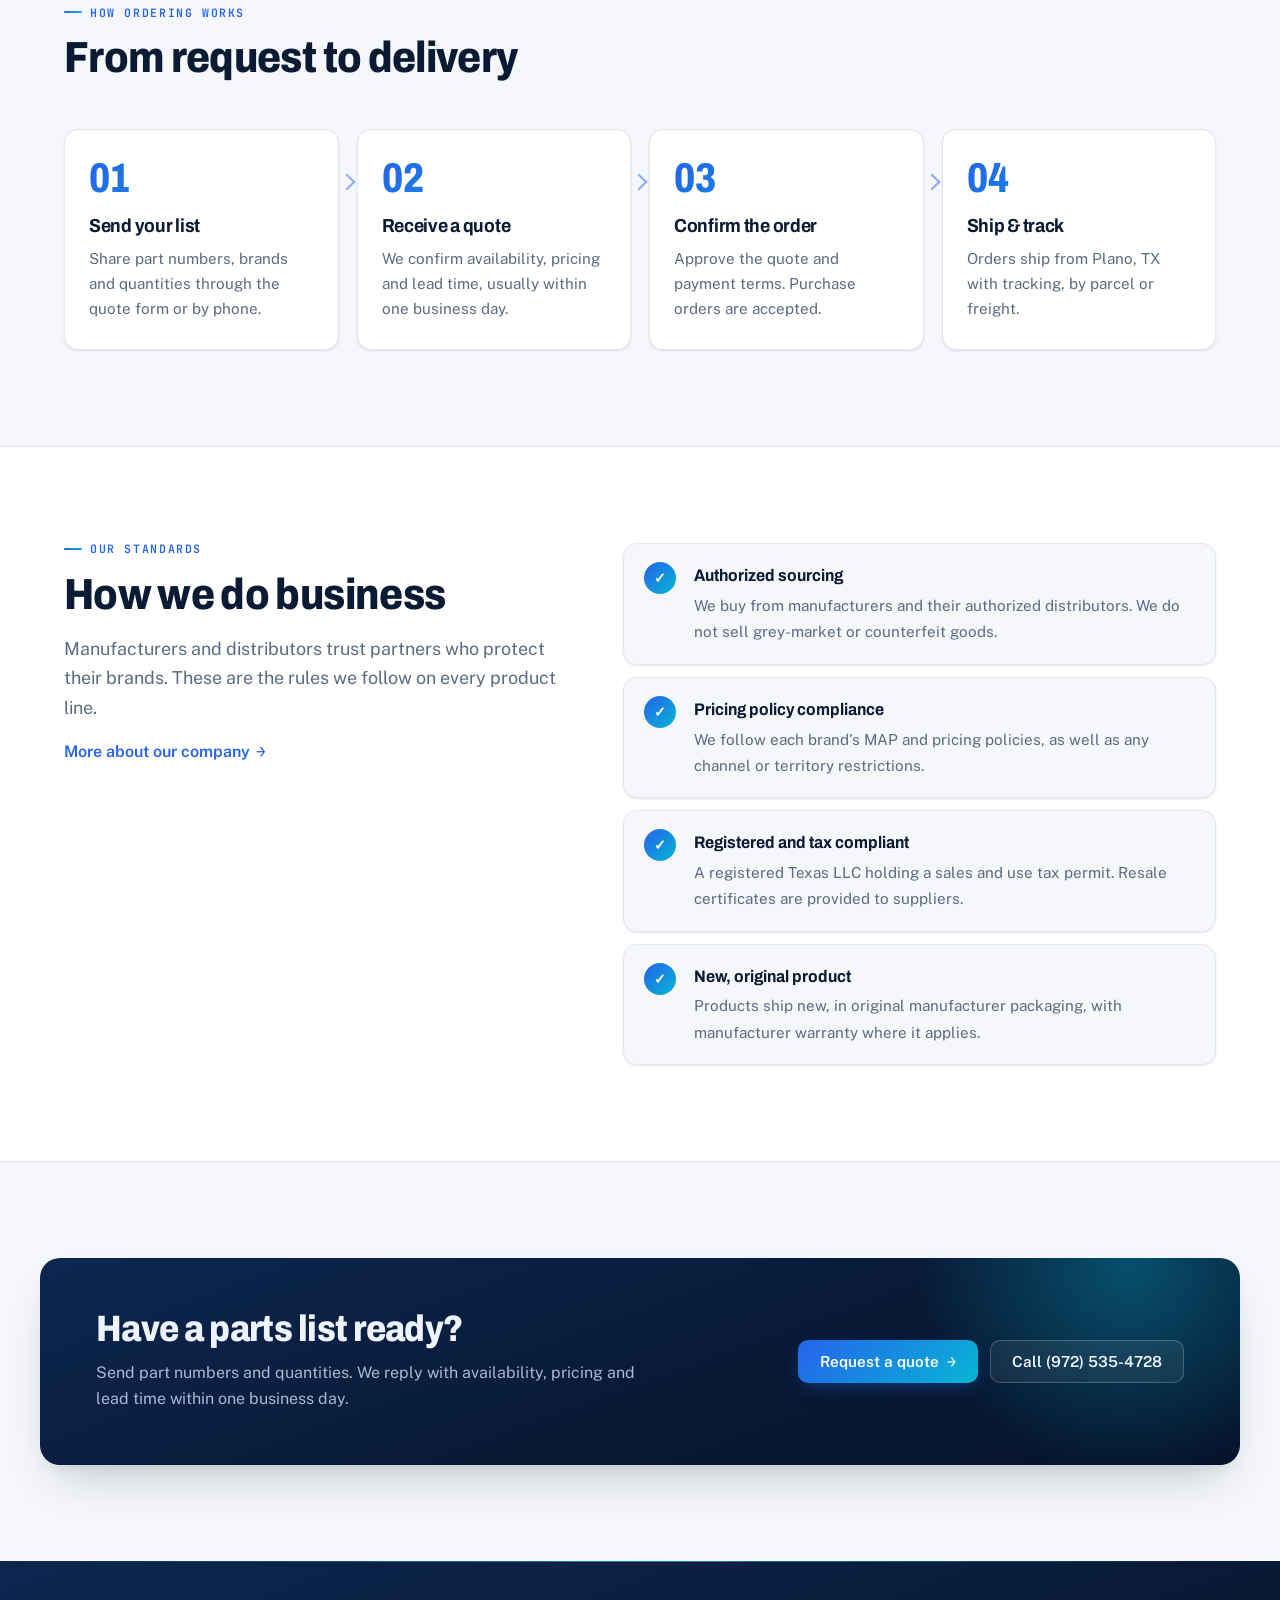
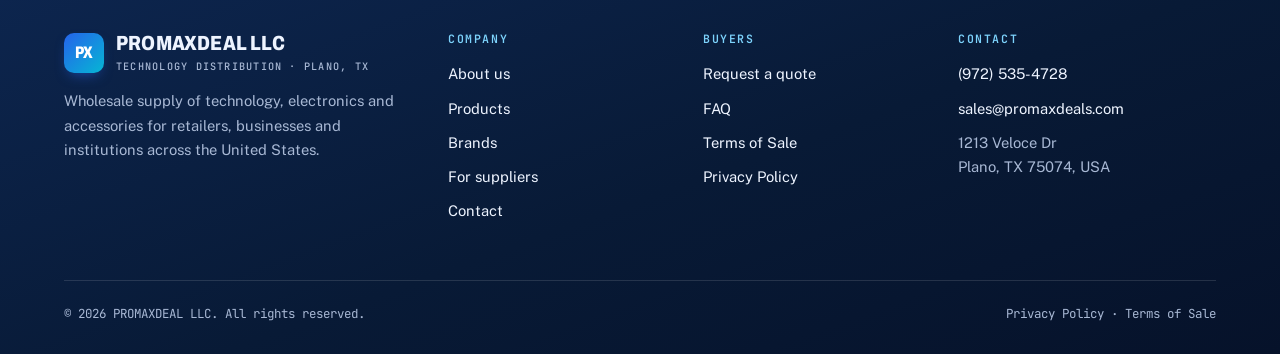
==== commit 4862a83d: "Redesign site visuals and update company address New navy/blue gradient design system with card layo" ====
--- a/index.html
+++ b/index.html
@@ -25,7 +25,7 @@
   "url":"https://www.promaxdeals.com/",
   "email":"sales@promaxdeals.com",
   "telephone":"+1-972-535-4728",
-  "address":{"@type":"PostalAddress","streetAddress":"3901 E Plano Pkwy, Suite C-21","addressLocality":"Plano","addressRegion":"TX","postalCode":"75074","addressCountry":"US"},
+  "address":{"@type":"PostalAddress","streetAddress":"1213 Veloce Dr","addressLocality":"Plano","addressRegion":"TX","postalCode":"75074","addressCountry":"US"},
   "contactPoint":{"@type":"ContactPoint","contactType":"sales","telephone":"+1-972-535-4728","email":"sales@promaxdeals.com","areaServed":"US","availableLanguage":"English","hoursAvailable":{"@type":"OpeningHoursSpecification","dayOfWeek":["Monday","Tuesday","Wednesday","Thursday","Friday"],"opens":"09:00","closes":"18:00"}}
 }
 </script>
@@ -69,6 +69,12 @@
           <a class="btn arrow" href="contact.html#quote-form">Request a quote</a>
           <a class="btn ghost" href="products.html">View product lines</a>
         </div>
+        <dl class="hero-stats">
+          <div><dt>Brands supplied</dt><dd>77</dd></div>
+          <div><dt>Product categories</dt><dd>9</dd></div>
+          <div><dt>Quote turnaround</dt><dd>1 day</dd></div>
+          <div><dt>Ships nationwide</dt><dd>USA</dd></div>
+        </dl>
       </div>
       <aside class="spec" aria-label="Company details">
         <header><span>Account details</span><span>USA</span></header>
@@ -76,7 +82,7 @@
           <dt>Legal name</dt><dd>PROMAXDEAL LLC</dd>
           <dt>Entity</dt><dd>Limited Liability Company, Texas</dd>
           <dt>Business</dt><dd>Wholesale &amp; retail resale of technology and consumer products</dd>
-          <dt>Warehouse</dt><dd>3901 E Plano Pkwy, Suite C-21<br>Plano, TX 75074</dd>
+          <dt>Warehouse</dt><dd>1213 Veloce Dr<br>Plano, TX 75074</dd>
           <dt>Phone</dt><dd><a href="tel:+19725354728">(972) 535-4728</a></dd>
           <dt>Hours</dt><dd>Mon–Fri, 9:00–18:00 CT</dd>
         </dl>
@@ -106,14 +112,14 @@
         <a class="text-link arrow" href="products.html">Full product lines</a>
       </div>
       <div class="card-grid">
-        <a class="item" href="products.html#cat-01"><span class="code">CAT-01</span><h3>Computer accessories &amp; peripherals</h3><p>Keyboards, mice, mouse pads, docking stations, cables, adapters and storage.</p></a>
-        <a class="item" href="products.html#cat-02"><span class="code">CAT-02</span><h3>Networking &amp; connectivity</h3><p>Switches, routers, access points, network cabling and connectivity accessories.</p></a>
-        <a class="item" href="products.html#cat-03"><span class="code">CAT-03</span><h3>Audio &amp; headsets</h3><p>Headphones, DACs and amplifiers, communication headsets and hearing protection.</p></a>
-        <a class="item" href="products.html#cat-04"><span class="code">CAT-04</span><h3>Mobile &amp; power</h3><p>Chargers, power banks, power management, batteries and mobile accessories.</p></a>
-        <a class="item" href="products.html#cat-05"><span class="code">CAT-05</span><h3>Radio &amp; communications</h3><p>Two-way radio accessories, PTT adapters, antennas and car audio electronics.</p></a>
-        <a class="item" href="products.html#cat-06"><span class="code">CAT-06</span><h3>Smart devices &amp; sensors</h3><p>IoT sensors, smart home devices, monitoring and GPS equipment.</p></a>
-        <a class="item" href="products.html#cat-07"><span class="code">CAT-07</span><h3>Tools &amp; test equipment</h3><p>Diagnostic tools, test instruments and professional tool accessories.</p></a>
-        <a class="item" href="products.html#cat-08"><span class="code">CAT-08</span><h3>Special orders</h3><p>Need a specific part number or brand? Send the SKU and quantity and we will source it.</p></a>
+        <a class="item" href="products.html#cat-01"><span class="ico-tile"><svg viewBox="0 0 24 24" fill="none" stroke="currentColor" stroke-width="1.8" stroke-linecap="round" stroke-linejoin="round" aria-hidden="true"><rect x="2" y="6" width="20" height="12" rx="2"/><path d="M6 10h.01M10 10h.01M14 10h.01M18 10h.01M7 14h10"/></svg></span><span class="code">CAT-01</span><h3>Computer accessories &amp; peripherals</h3><p>Keyboards, mice, mouse pads, docking stations, cables, adapters and storage.</p></a>
+        <a class="item" href="products.html#cat-02"><span class="ico-tile"><svg viewBox="0 0 24 24" fill="none" stroke="currentColor" stroke-width="1.8" stroke-linecap="round" stroke-linejoin="round" aria-hidden="true"><rect x="9" y="2" width="6" height="6" rx="1"/><rect x="2" y="16" width="6" height="6" rx="1"/><rect x="16" y="16" width="6" height="6" rx="1"/><path d="M12 8v4M5 16v-4h14v4"/></svg></span><span class="code">CAT-02</span><h3>Networking &amp; connectivity</h3><p>Switches, routers, access points, network cabling and connectivity accessories.</p></a>
+        <a class="item" href="products.html#cat-03"><span class="ico-tile"><svg viewBox="0 0 24 24" fill="none" stroke="currentColor" stroke-width="1.8" stroke-linecap="round" stroke-linejoin="round" aria-hidden="true"><path d="M3 18v-6a9 9 0 0 1 18 0v6"/><path d="M21 19a2 2 0 0 1-2 2h-1a2 2 0 0 1-2-2v-3a2 2 0 0 1 2-2h3zM3 19a2 2 0 0 0 2 2h1a2 2 0 0 0 2-2v-3a2 2 0 0 0-2-2H3z"/></svg></span><span class="code">CAT-03</span><h3>Audio &amp; headsets</h3><p>Headphones, DACs and amplifiers, communication headsets and hearing protection.</p></a>
+        <a class="item" href="products.html#cat-04"><span class="ico-tile"><svg viewBox="0 0 24 24" fill="none" stroke="currentColor" stroke-width="1.8" stroke-linecap="round" stroke-linejoin="round" aria-hidden="true"><rect x="2" y="7" width="18" height="10" rx="2"/><path d="M22 11v2M11 9l-2 3h4l-2 3"/></svg></span><span class="code">CAT-04</span><h3>Mobile &amp; power</h3><p>Chargers, power banks, power management, batteries and mobile accessories.</p></a>
+        <a class="item" href="products.html#cat-05"><span class="ico-tile"><svg viewBox="0 0 24 24" fill="none" stroke="currentColor" stroke-width="1.8" stroke-linecap="round" stroke-linejoin="round" aria-hidden="true"><rect x="6" y="8" width="12" height="14" rx="2"/><path d="M9 8V2M10 13h4M10 17h4"/></svg></span><span class="code">CAT-05</span><h3>Radio &amp; communications</h3><p>Two-way radio accessories, PTT adapters, antennas and car audio electronics.</p></a>
+        <a class="item" href="products.html#cat-06"><span class="ico-tile"><svg viewBox="0 0 24 24" fill="none" stroke="currentColor" stroke-width="1.8" stroke-linecap="round" stroke-linejoin="round" aria-hidden="true"><path d="M5 12.55a11 11 0 0 1 14 0M8.5 16a6 6 0 0 1 7 0M2 8.8a16 16 0 0 1 20 0"/><circle cx="12" cy="20" r="1"/></svg></span><span class="code">CAT-06</span><h3>Smart devices &amp; sensors</h3><p>IoT sensors, smart home devices, monitoring and GPS equipment.</p></a>
+        <a class="item" href="products.html#cat-07"><span class="ico-tile"><svg viewBox="0 0 24 24" fill="none" stroke="currentColor" stroke-width="1.8" stroke-linecap="round" stroke-linejoin="round" aria-hidden="true"><path d="M14.7 6.3a4 4 0 0 0-5.4 5.4L3 18l3 3 6.3-6.3a4 4 0 0 0 5.4-5.4l-2.5 2.5-2.4-.6-.6-2.4z"/></svg></span><span class="code">CAT-07</span><h3>Tools &amp; test equipment</h3><p>Diagnostic tools, test instruments and professional tool accessories.</p></a>
+        <a class="item" href="products.html#cat-08"><span class="ico-tile"><svg viewBox="0 0 24 24" fill="none" stroke="currentColor" stroke-width="1.8" stroke-linecap="round" stroke-linejoin="round" aria-hidden="true"><circle cx="11" cy="11" r="7"/><path d="M21 21l-4.3-4.3M11 8v6M8 11h6"/></svg></span><span class="code">CAT-08</span><h3>Special orders</h3><p>Need a specific part number or brand? Send the SKU and quantity and we will source it.</p></a>
       </div>
     </div>
   </section>
@@ -230,7 +236,7 @@
     </div>
     <div>
       <h4>Contact</h4>
-      <ul><li><a href="tel:+19725354728">(972) 535-4728</a></li><li><a href="mailto:sales@promaxdeals.com">sales@promaxdeals.com</a></li><li>3901 E Plano Pkwy, Suite C-21<br>Plano, TX 75074, USA</li></ul>
+      <ul><li><a href="tel:+19725354728">(972) 535-4728</a></li><li><a href="mailto:sales@promaxdeals.com">sales@promaxdeals.com</a></li><li>1213 Veloce Dr<br>Plano, TX 75074, USA</li></ul>
     </div>
     <div class="base">
       <span>© <span id="year">2026</span> PROMAXDEAL LLC. All rights reserved.</span>
--- a/assets/css/styles.css
+++ b/assets/css/styles.css
@@ -1,359 +1,440 @@
 /* PROMAXDEAL LLC — site styles
-   Layout language: distributor line card. Hard-edged panels, spec-sheet blocks,
-   category codes like warehouse bin labels. */
+   Visual system: deep navy surfaces, electric blue → cyan gradient accent, amber signal.
+   Light content areas with soft-shadowed cards; dark hero, band and footer sections. */
 
 :root{
-  --bg:#f5f6f8;
+  --bg:#f5f7fb;
   --surface:#ffffff;
-  --ink:#131a24;
-  --muted:#556070;
-  --line:#d8dde5;
-  --accent:#1f5fd1;
+  --surface-2:#eef2f8;
+  --ink:#0b1b33;
+  --muted:#5a6b82;
+  --line:#e2e8f0;
+  --accent:#2563eb;
+  --accent-2:#06b6d4;
   --accent-ink:#ffffff;
-  --signal:#e8a317;
-  --band:#131a24;
-  --band-ink:#eef1f6;
-  --band-muted:#9aa6b8;
-  --band-line:#2a3444;
-  --ok:#1d7a46;
-  --err:#b42318;
+  --accent-soft:rgba(37,99,235,.08);
+  --signal:#f59e0b;
+  --ok:#15803d;
+  --err:#dc2626;
+
+  /* dark surfaces (hero, band, footer) */
+  --navy:#081a36;
+  --navy-2:#0d2650;
+  --on-dark:#eef4ff;
+  --on-dark-muted:#a8b8d4;
+  --on-dark-line:rgba(255,255,255,.12);
+  --on-dark-glass:rgba(255,255,255,.06);
+
+  --grad:linear-gradient(135deg,#2563eb 0%,#06b6d4 100%);
+  --grad-text:linear-gradient(100deg,#60a5fa 0%,#22d3ee 100%);
+  --grad-navy:linear-gradient(160deg,#0d2650 0%,#081a36 55%,#06122a 100%);
+
+  --radius:14px;
+  --radius-sm:10px;
+  --shadow-sm:0 1px 2px rgba(11,27,51,.06),0 1px 3px rgba(11,27,51,.05);
+  --shadow:0 4px 12px -2px rgba(11,27,51,.08),0 2px 4px -2px rgba(11,27,51,.05);
+  --shadow-lg:0 24px 48px -16px rgba(11,27,51,.22),0 8px 16px -8px rgba(11,27,51,.10);
+  --ring:0 0 0 4px rgba(37,99,235,.18);
+
   --f-display:"Archivo","Arial Narrow",Arial,sans-serif;
   --f-body:"Public Sans",system-ui,-apple-system,"Segoe UI",sans-serif;
   --f-mono:"JetBrains Mono",ui-monospace,SFMono-Regular,Menlo,monospace;
-  --wrap:1140px;
-  --header-h:68px;
+  --wrap:1200px;
+  --header-h:72px;
 }
 @media (prefers-color-scheme:dark){:root:not([data-theme="light"]){
-  --bg:#0e131b;--surface:#151c27;--ink:#e9edf3;--muted:#9aa6b8;--line:#263142;
-  --accent:#5b93f0;--accent-ink:#0b1220;--signal:#f0b53a;--band:#070a0f;--band-ink:#eef1f6;--band-muted:#8e9aad;
-  --ok:#4cc38a;--err:#f97066;
+  --bg:#070e1b;--surface:#0f1a2e;--surface-2:#15233c;--ink:#e8eef8;--muted:#9fb0c8;--line:#1f2e48;
+  --accent:#4f8cff;--accent-2:#22d3ee;--accent-ink:#ffffff;--accent-soft:rgba(79,140,255,.12);
+  --signal:#fbbf24;--ok:#4ade80;--err:#f87171;
+  --navy:#050c1a;--navy-2:#0a1a36;
+  --grad-navy:linear-gradient(160deg,#0a1a36 0%,#050c1a 60%,#030814 100%);
+  --shadow-sm:0 1px 2px rgba(0,0,0,.4);--shadow:0 4px 14px -2px rgba(0,0,0,.45);--shadow-lg:0 24px 48px -16px rgba(0,0,0,.6);
   color-scheme:dark}}
 :root[data-theme="dark"]{
-  --bg:#0e131b;--surface:#151c27;--ink:#e9edf3;--muted:#9aa6b8;--line:#263142;
-  --accent:#5b93f0;--accent-ink:#0b1220;--signal:#f0b53a;--band:#070a0f;--band-ink:#eef1f6;--band-muted:#8e9aad;
-  --ok:#4cc38a;--err:#f97066;
+  --bg:#070e1b;--surface:#0f1a2e;--surface-2:#15233c;--ink:#e8eef8;--muted:#9fb0c8;--line:#1f2e48;
+  --accent:#4f8cff;--accent-2:#22d3ee;--accent-ink:#ffffff;--accent-soft:rgba(79,140,255,.12);
+  --signal:#fbbf24;--ok:#4ade80;--err:#f87171;
+  --navy:#050c1a;--navy-2:#0a1a36;
+  --grad-navy:linear-gradient(160deg,#0a1a36 0%,#050c1a 60%,#030814 100%);
+  --shadow-sm:0 1px 2px rgba(0,0,0,.4);--shadow:0 4px 14px -2px rgba(0,0,0,.45);--shadow-lg:0 24px 48px -16px rgba(0,0,0,.6);
   color-scheme:dark}
 
-/* Base */
+/* ---------- Base ---------- */
 *{box-sizing:border-box}
-html{scroll-behavior:smooth;scroll-padding-top:calc(var(--header-h) + 16px)}
-@media (prefers-reduced-motion:reduce){html{scroll-behavior:auto}*{transition:none!important}}
-body{background:var(--bg);color:var(--ink);font:16px/1.6 var(--f-body);margin:0;-webkit-font-smoothing:antialiased}
+[hidden]{display:none!important}
+html{scroll-behavior:smooth;scroll-padding-top:calc(var(--header-h) + 20px)}
+body{background:var(--bg);color:var(--ink);font:16px/1.65 var(--f-body);margin:0;-webkit-font-smoothing:antialiased;text-rendering:optimizeLegibility}
 img,svg{max-width:100%;display:block}
-.wrap{max-width:var(--wrap);margin:0 auto;padding-inline:20px}
+.wrap{max-width:var(--wrap);margin:0 auto;padding-inline:24px}
 a{color:var(--accent)}
-a:focus-visible,button:focus-visible,input:focus-visible,select:focus-visible,textarea:focus-visible,summary:focus-visible{outline:2px solid var(--signal);outline-offset:2px}
-h1,h2,h3,h4{font-family:var(--f-display);font-stretch:85%;line-height:1.08;margin:0;text-wrap:balance;letter-spacing:-.01em}
-h2{font-size:clamp(1.8rem,3.4vw,2.6rem);font-weight:750}
-h3{font-size:1.15rem;font-weight:700;font-stretch:90%}
-h4{font-size:1rem;font-weight:700;font-stretch:90%}
+a:focus-visible,button:focus-visible,input:focus-visible,select:focus-visible,textarea:focus-visible,summary:focus-visible{outline:2px solid var(--accent-2);outline-offset:3px;border-radius:6px}
+h1,h2,h3,h4{font-family:var(--f-display);font-stretch:88%;line-height:1.08;margin:0;text-wrap:balance;letter-spacing:-.015em;color:inherit}
+h2{font-size:clamp(1.9rem,3.4vw,2.75rem);font-weight:800}
+h3{font-size:1.18rem;font-weight:700;font-stretch:92%}
+h4{font-size:1rem;font-weight:700}
 p{margin:0}
 ul,ol{margin:0}
-.eyebrow{font:500 .75rem/1 var(--f-mono);letter-spacing:.14em;text-transform:uppercase;color:var(--muted)}
-.lede{font-size:1.1rem;color:var(--muted);max-width:60ch}
+::selection{background:rgba(37,99,235,.2)}
+
+.eyebrow{display:inline-flex;align-items:center;gap:8px;font:600 .72rem/1 var(--f-mono);letter-spacing:.14em;text-transform:uppercase;color:var(--accent)}
+.eyebrow::before{content:"";width:18px;height:2px;background:var(--grad);border-radius:2px}
+.lede{font-size:1.12rem;color:var(--muted);max-width:62ch}
 .muted{color:var(--muted)}
-.skip{position:absolute;left:-9999px;top:0;background:var(--accent);color:var(--accent-ink);padding:10px 16px;z-index:100}
+.skip{position:absolute;left:-9999px;top:0;background:var(--accent);color:var(--accent-ink);padding:10px 16px;z-index:100;border-radius:8px}
 .skip:focus{left:12px;top:12px}
 .sr-only{position:absolute;width:1px;height:1px;overflow:hidden;clip:rect(0 0 0 0);white-space:nowrap}
 
-/* Buttons */
-.btn{display:inline-flex;align-items:center;justify-content:center;gap:8px;background:var(--accent);color:var(--accent-ink);border:1px solid var(--accent);padding:12px 20px;font:600 .95rem/1 var(--f-body);text-decoration:none;cursor:pointer;white-space:nowrap}
-.btn:hover{filter:brightness(1.08)}
-.btn.ghost{background:transparent;color:var(--ink);border-color:var(--ink)}
-.btn.ghost:hover{background:var(--ink);color:var(--bg);filter:none}
-.band .btn.ghost{color:var(--band-ink);border-color:var(--band-ink)}
-.band .btn.ghost:hover{background:var(--band-ink);color:var(--band)}
-.arrow::after{content:"→";font-family:var(--f-mono)}
+/* ---------- Buttons ---------- */
+.btn{display:inline-flex;align-items:center;justify-content:center;gap:8px;background:var(--grad);color:#fff;border:0;padding:14px 22px;font:600 .95rem/1 var(--f-body);text-decoration:none;cursor:pointer;white-space:nowrap;border-radius:var(--radius-sm);box-shadow:0 6px 18px -6px rgba(37,99,235,.55);transition:transform .15s,box-shadow .15s,filter .15s}
+.btn:hover{transform:translateY(-1px);box-shadow:0 10px 24px -8px rgba(37,99,235,.6);filter:brightness(1.05)}
+.btn:active{transform:translateY(0)}
+.btn:disabled{opacity:.6;cursor:progress;transform:none}
+.btn.ghost{background:var(--surface);color:var(--ink);box-shadow:inset 0 0 0 1px var(--line),var(--shadow-sm)}
+.btn.ghost:hover{box-shadow:inset 0 0 0 1px var(--accent),var(--shadow);color:var(--accent);filter:none}
+.arrow::after{content:"→";font-family:var(--f-mono);transition:transform .15s}
+.arrow:hover::after{transform:translateX(3px)}
 .text-link{font-weight:600;text-decoration:none;display:inline-flex;gap:6px;align-items:center}
-.text-link:hover{text-decoration:underline}
-
-/* Utility bar */
-.utility{background:var(--band);color:var(--band-muted);font:.74rem/1 var(--f-mono);letter-spacing:.06em}
-.utility .wrap{display:flex;justify-content:space-between;gap:12px;flex-wrap:wrap;padding-block:9px}
-.utility a{color:var(--band-ink);text-decoration:none}
-.utility a:hover{text-decoration:underline}
-.utility span+span::before{content:"·";margin-inline:10px;color:var(--band-muted)}
+.text-link:hover{text-decoration:underline;text-underline-offset:4px}
+
+/* ---------- Dark surfaces (shared) ---------- */
+.hero,.page-hero,.band,footer.site{background:var(--grad-navy);color:var(--on-dark);position:relative;isolation:isolate}
+.hero .eyebrow,.page-hero .eyebrow,.band .eyebrow{color:#7dd3fc}
+.hero .lede,.page-hero .lede,.band .lede,.band p{color:var(--on-dark-muted)}
+.hero .btn.ghost,.page-hero .btn.ghost,.band .btn.ghost{background:var(--on-dark-glass);color:var(--on-dark);box-shadow:inset 0 0 0 1px rgba(255,255,255,.22)}
+.hero .btn.ghost:hover,.page-hero .btn.ghost:hover,.band .btn.ghost:hover{background:rgba(255,255,255,.12);box-shadow:inset 0 0 0 1px rgba(255,255,255,.4);color:#fff}
+.band a:not(.btn){color:#7dd3fc}
+/* grid texture + glow */
+.hero::before,.page-hero::before,.band::before{content:"";position:absolute;inset:0;z-index:-1;pointer-events:none;
+  background-image:linear-gradient(rgba(255,255,255,.045) 1px,transparent 1px),linear-gradient(90deg,rgba(255,255,255,.045) 1px,transparent 1px);
+  background-size:48px 48px;-webkit-mask-image:radial-gradient(ellipse at 70% 0%,#000 10%,transparent 70%);mask-image:radial-gradient(ellipse at 70% 0%,#000 10%,transparent 70%)}
+.hero::after,.page-hero::after{content:"";position:absolute;z-index:-1;pointer-events:none;width:720px;height:720px;right:-200px;top:-320px;border-radius:50%;
+  background:radial-gradient(circle,rgba(6,182,212,.28) 0%,rgba(37,99,235,.18) 35%,transparent 70%)}
+
+/* ---------- Utility bar ---------- */
+.utility{background:#050f22;color:var(--on-dark-muted);font:.76rem/1 var(--f-mono);letter-spacing:.04em}
+.utility .wrap{display:flex;justify-content:space-between;gap:12px;flex-wrap:wrap;padding-block:10px}
+.utility a{color:var(--on-dark);text-decoration:none}
+.utility a:hover{color:#7dd3fc}
+.utility span+span::before{content:"";display:inline-block;width:4px;height:4px;border-radius:50%;background:var(--accent-2);margin:0 12px 2px}
 @media (max-width:640px){.utility .hide-sm{display:none}}
 
-/* Header */
-header.top{position:sticky;top:0;z-index:20;background:var(--bg);border-bottom:1px solid var(--line)}
-.top .wrap{display:flex;align-items:center;justify-content:space-between;gap:16px;min-height:var(--header-h)}
-.brand{display:flex;align-items:center;gap:10px;text-decoration:none;color:var(--ink);flex-shrink:0}
-.mark{width:34px;height:34px;display:grid;place-items:center;background:var(--ink);color:var(--bg);font:800 1rem/1 var(--f-display);font-stretch:75%}
-.brand b{font:800 1.25rem/1 var(--f-display);font-stretch:80%;letter-spacing:.01em}
-.brand small{display:block;font:500 .66rem/1.2 var(--f-mono);letter-spacing:.12em;color:var(--muted);margin-top:3px}
-nav.links{display:flex;gap:6px 24px;align-items:center}
-nav.links a{color:var(--ink);text-decoration:none;font-weight:500;font-size:.95rem;padding-block:6px;border-bottom:2px solid transparent}
-nav.links a:hover{color:var(--accent)}
-nav.links a[aria-current="page"]{border-bottom-color:var(--signal)}
-nav.links .btn{color:var(--accent-ink);padding:10px 16px;border-bottom:1px solid var(--accent)}
-nav.links .btn:hover{color:var(--accent-ink)}
-.menu-btn{display:none;background:transparent;border:1px solid var(--line);color:var(--ink);width:44px;height:44px;cursor:pointer;place-items:center}
-.menu-btn span,.menu-btn span::before,.menu-btn span::after{display:block;width:18px;height:2px;background:currentColor;position:relative;transition:transform .2s}
+/* ---------- Header ---------- */
+header.top{position:sticky;top:0;z-index:30;background:color-mix(in srgb,var(--surface) 86%,transparent);-webkit-backdrop-filter:saturate(180%) blur(14px);backdrop-filter:saturate(180%) blur(14px);border-bottom:1px solid var(--line);transition:box-shadow .2s}
+header.top.scrolled{box-shadow:0 6px 24px -12px rgba(11,27,51,.25)}
+.top .wrap{display:flex;align-items:center;justify-content:space-between;gap:16px;min-height:var(--header-h);position:relative}
+.brand{display:flex;align-items:center;gap:12px;text-decoration:none;color:var(--ink);flex-shrink:0}
+.mark{width:40px;height:40px;display:grid;place-items:center;background:var(--grad);color:#fff;font:800 1.05rem/1 var(--f-display);font-stretch:75%;border-radius:10px;box-shadow:0 6px 14px -6px rgba(37,99,235,.7);letter-spacing:.02em}
+.brand b{font:800 1.28rem/1 var(--f-display);font-stretch:82%;letter-spacing:.01em}
+.brand small{display:block;font:500 .64rem/1.2 var(--f-mono);letter-spacing:.12em;color:var(--muted);margin-top:4px}
+nav.links{display:flex;gap:4px;align-items:center}
+nav.links a{color:var(--ink);text-decoration:none;font-weight:500;font-size:.95rem;padding:9px 14px;border-radius:8px;transition:background .15s,color .15s}
+nav.links a:hover{background:var(--accent-soft);color:var(--accent)}
+nav.links a[aria-current="page"]{color:var(--accent);background:var(--accent-soft);font-weight:600}
+nav.links .btn{color:#fff;padding:11px 18px;margin-left:10px}
+nav.links .btn:hover{color:#fff;background:var(--grad)}
+.menu-btn{display:none;background:var(--surface);border:1px solid var(--line);color:var(--ink);width:44px;height:44px;cursor:pointer;place-items:center;border-radius:10px}
+.menu-btn span,.menu-btn span::before,.menu-btn span::after{display:block;width:18px;height:2px;background:currentColor;position:relative;transition:transform .2s;border-radius:2px}
 .menu-btn span::before,.menu-btn span::after{content:"";position:absolute;left:0}
 .menu-btn span::before{top:-6px}.menu-btn span::after{top:6px}
 .menu-btn[aria-expanded="true"] span{background:transparent}
 .menu-btn[aria-expanded="true"] span::before{transform:translateY(6px) rotate(45deg)}
 .menu-btn[aria-expanded="true"] span::after{transform:translateY(-6px) rotate(-45deg)}
-
-@media (max-width:900px){
+@media (max-width:960px){
   .menu-btn{display:grid}
-  nav.links{display:none;position:absolute;left:0;right:0;top:100%;background:var(--bg);border-bottom:1px solid var(--line);flex-direction:column;align-items:stretch;gap:0;padding:8px 20px 20px}
+  nav.links{display:none;position:absolute;left:12px;right:12px;top:calc(100% + 8px);background:var(--surface);border:1px solid var(--line);border-radius:var(--radius);box-shadow:var(--shadow-lg);flex-direction:column;align-items:stretch;gap:2px;padding:10px}
   nav.links.open{display:flex}
-  nav.links a{padding:14px 0;border-bottom:1px solid var(--line)}
-  nav.links a[aria-current="page"]{border-bottom-color:var(--line);color:var(--accent)}
-  nav.links .btn{margin-top:14px;padding:14px}
+  nav.links a{padding:13px 14px}
+  nav.links .btn{margin:8px 0 0;padding:15px}
 }
 @media (max-width:420px){.brand small{display:none}}
 
-/* Hero */
-.hero{padding-block:72px 56px;border-bottom:1px solid var(--line)}
-.hero .wrap{display:grid;grid-template-columns:minmax(0,1.35fr) minmax(0,1fr);gap:48px;align-items:end}
-.hero h1{font-size:clamp(2.4rem,6vw,4.4rem);font-weight:800;font-stretch:78%;margin-block:18px 20px;text-transform:uppercase;letter-spacing:-.005em}
-.hero h1 em{font-style:normal;color:var(--accent)}
-.cta{display:flex;gap:12px;flex-wrap:wrap;margin-top:28px}
-
-/* Page hero (inner pages) */
-.page-hero{padding-block:56px 44px;border-bottom:1px solid var(--line)}
-.page-hero h1{font-size:clamp(2.1rem,5vw,3.6rem);font-weight:800;font-stretch:78%;text-transform:uppercase;margin-block:14px 16px}
-.crumbs{font:500 .72rem/1 var(--f-mono);letter-spacing:.1em;text-transform:uppercase;color:var(--muted);display:flex;gap:8px;flex-wrap:wrap}
-.crumbs a{color:var(--muted);text-decoration:none}
-.crumbs a:hover{color:var(--accent)}
-.crumbs span[aria-hidden]{color:var(--line)}
-
-/* Spec sheet */
-.spec{background:var(--surface);border:1px solid var(--line);font-family:var(--f-mono);font-size:.82rem}
-.spec>header{display:flex;justify-content:space-between;gap:10px;padding:12px 16px;background:var(--ink);color:var(--bg);letter-spacing:.1em;text-transform:uppercase;font-size:.72rem}
+/* ---------- Hero (home) ---------- */
+.hero{padding-block:88px 120px;overflow:hidden}
+.hero .wrap{display:grid;grid-template-columns:minmax(0,1.3fr) minmax(0,1fr);gap:56px;align-items:center}
+.hero h1{font-size:clamp(2.5rem,5.6vw,4.4rem);font-weight:800;font-stretch:80%;margin-block:20px 22px;letter-spacing:-.02em;line-height:1.02}
+.hero h1 em{font-style:normal;background:var(--grad-text);-webkit-background-clip:text;background-clip:text;color:transparent}
+.cta{display:flex;gap:12px;flex-wrap:wrap;margin-top:32px}
+.hero-stats{display:flex;gap:36px;flex-wrap:wrap;margin:40px 0 0;padding-top:28px;border-top:1px solid var(--on-dark-line)}
+.hero-stats div{display:flex;flex-direction:column;gap:6px}
+.hero-stats dt{order:2;font:500 .7rem/1.3 var(--f-mono);letter-spacing:.1em;text-transform:uppercase;color:var(--on-dark-muted)}
+.hero-stats dd{order:1;margin:0;font:800 2.1rem/1 var(--f-display);font-stretch:80%;background:var(--grad-text);-webkit-background-clip:text;background-clip:text;color:transparent}
+
+/* ---------- Page hero (inner pages) ---------- */
+.page-hero{padding-block:64px;overflow:hidden}
+.page-hero h1{font-size:clamp(2.2rem,5vw,3.6rem);font-weight:800;font-stretch:80%;margin-block:18px 16px;letter-spacing:-.02em}
+.crumbs{font:500 .72rem/1 var(--f-mono);letter-spacing:.1em;text-transform:uppercase;color:var(--on-dark-muted);display:flex;gap:10px;flex-wrap:wrap}
+.crumbs a{color:var(--on-dark-muted);text-decoration:none}
+.crumbs a:hover{color:#fff}
+.crumbs span[aria-hidden]{opacity:.5}
+.crumbs>span:last-child{color:#7dd3fc}
+
+/* ---------- Spec card ---------- */
+.spec{background:var(--surface);color:var(--ink);border:1px solid var(--line);border-radius:var(--radius);overflow:hidden;box-shadow:var(--shadow-lg);font-family:var(--f-mono);font-size:.82rem}
+.hero .spec{border-color:rgba(255,255,255,.08)}
+.spec>header{display:flex;justify-content:space-between;align-items:center;gap:10px;padding:14px 18px;background:var(--grad);color:#fff;letter-spacing:.1em;text-transform:uppercase;font-size:.72rem;font-weight:600}
+.spec>header span:last-child{background:rgba(255,255,255,.18);padding:4px 8px;border-radius:6px}
 .spec dl{margin:0;display:grid;grid-template-columns:auto 1fr}
-.spec dt,.spec dd{margin:0;padding:10px 16px;border-top:1px solid var(--line)}
-.spec dt{color:var(--muted);text-transform:uppercase;letter-spacing:.08em;font-size:.7rem;padding-top:12px}
-.spec dd{color:var(--ink);min-width:0;overflow-wrap:anywhere}
-.spec dd a{color:var(--ink)}
-
-/* Trust strip */
-.strip{border-bottom:1px solid var(--line);background:var(--surface)}
-.strip ul{list-style:none;padding:0;display:grid;grid-template-columns:repeat(4,minmax(0,1fr))}
-.strip li{padding:20px 20px 20px 0;display:flex;gap:12px;align-items:flex-start;font-size:.92rem}
-.strip li+li{padding-left:20px;border-left:1px solid var(--line)}
-.strip b{display:block;font-family:var(--f-display);font-stretch:88%;font-size:1rem}
+.spec dt,.spec dd{margin:0;padding:12px 18px;border-top:1px solid var(--line)}
+.spec dl>:nth-child(-n+2){border-top:0}
+.spec dt{color:var(--muted);text-transform:uppercase;letter-spacing:.08em;font-size:.68rem;padding-top:14px}
+.spec dd{color:var(--ink);min-width:0;overflow-wrap:anywhere;font-weight:500}
+.spec dd a{color:var(--accent);text-decoration:none}
+
+/* ---------- Trust strip (floats over hero) ---------- */
+.strip{position:relative;z-index:2;margin-top:-56px}
+.strip ul{list-style:none;padding:8px;display:grid;grid-template-columns:repeat(4,minmax(0,1fr));background:var(--surface);border:1px solid var(--line);border-radius:var(--radius);box-shadow:var(--shadow-lg)}
+.strip li{padding:18px;display:flex;gap:14px;align-items:flex-start;font-size:.9rem}
+.strip li+li{border-left:1px solid var(--line)}
+.strip b{display:block;font-family:var(--f-display);font-stretch:90%;font-size:1.02rem;margin-bottom:2px}
 .strip span{color:var(--muted)}
-.strip .ico{flex-shrink:0;width:22px;height:22px;color:var(--accent)}
-@media (max-width:900px){
+.strip .ico{flex-shrink:0;width:42px;height:42px;padding:10px;border-radius:10px;background:var(--accent-soft);color:var(--accent)}
+@media (max-width:960px){
   .strip ul{grid-template-columns:1fr 1fr}
-  .strip li:nth-child(3){padding-left:0;border-left:0}
+  .strip li:nth-child(3){border-left:0}
   .strip li:nth-child(n+3){border-top:1px solid var(--line)}
 }
 @media (max-width:560px){
   .strip ul{grid-template-columns:1fr}
-  .strip li,.strip li+li{padding:16px 0;border-left:0}
-  .strip li+li{border-top:1px solid var(--line)}
-}
-
-/* Sections */
-section{padding-block:80px}
-.head{display:grid;gap:14px;margin-bottom:40px;max-width:720px}
-.head-row{display:flex;justify-content:space-between;align-items:end;gap:24px;flex-wrap:wrap;margin-bottom:40px}
+  .strip li+li{border-left:0;border-top:1px solid var(--line)}
+}
+
+/* ---------- Sections ---------- */
+section{padding-block:96px}
+.head{display:grid;gap:16px;margin-bottom:48px;max-width:740px}
+.head-row{display:flex;justify-content:space-between;align-items:end;gap:24px;flex-wrap:wrap;margin-bottom:48px}
 .head-row .head{margin-bottom:0}
 .alt{background:var(--surface);border-block:1px solid var(--line)}
 
-/* Line card */
-.card-grid{display:grid;grid-template-columns:repeat(auto-fill,minmax(250px,1fr));border-top:1px solid var(--line);border-left:1px solid var(--line)}
-.item{padding:24px 22px 26px;border-right:1px solid var(--line);border-bottom:1px solid var(--line);background:var(--surface);display:grid;gap:10px;align-content:start;color:inherit;text-decoration:none;position:relative}
-a.item:hover{background:var(--bg)}
+/* ---------- Category cards ---------- */
+.card-grid{display:grid;grid-template-columns:repeat(auto-fill,minmax(260px,1fr));gap:18px}
+.item{position:relative;padding:26px 24px 28px;background:var(--surface);border:1px solid var(--line);border-radius:var(--radius);display:grid;gap:12px;align-content:start;color:inherit;text-decoration:none;box-shadow:var(--shadow-sm);transition:transform .2s,box-shadow .2s,border-color .2s;overflow:hidden}
+.item::before{content:"";position:absolute;inset:0 0 auto;height:3px;background:var(--grad);transform:scaleX(0);transform-origin:left;transition:transform .25s}
+a.item:hover{transform:translateY(-4px);box-shadow:var(--shadow-lg);border-color:transparent}
+a.item:hover::before{transform:scaleX(1)}
 a.item:hover h3{color:var(--accent)}
-a.item::after{content:"→";position:absolute;right:20px;top:22px;font-family:var(--f-mono);color:var(--muted);transition:transform .15s}
-a.item:hover::after{transform:translateX(3px);color:var(--accent)}
-.code{font:500 .72rem/1 var(--f-mono);letter-spacing:.1em;color:var(--muted);display:flex;align-items:center;gap:8px}
-.code::before{content:"";width:10px;height:10px;background:var(--signal)}
+a.item::after{content:"→";position:absolute;right:22px;top:26px;font-family:var(--f-mono);color:var(--muted);transition:transform .2s,color .2s}
+a.item:hover::after{transform:translateX(4px);color:var(--accent)}
+.ico-tile{width:48px;height:48px;display:grid;place-items:center;border-radius:12px;background:var(--accent-soft);color:var(--accent);margin-bottom:4px;transition:background .2s,color .2s}
+.ico-tile svg{width:24px;height:24px}
+a.item:hover .ico-tile{background:var(--grad);color:#fff}
+.code{font:600 .68rem/1 var(--f-mono);letter-spacing:.12em;color:var(--muted);display:inline-flex;align-items:center;gap:8px}
+.code::before{content:"";width:8px;height:8px;border-radius:2px;background:var(--signal)}
 .item p{color:var(--muted);font-size:.94rem}
 
-/* Band */
-.band{background:var(--band);color:var(--band-ink)}
-.band .eyebrow,.band .lede{color:var(--band-muted)}
-.cols{display:grid;grid-template-columns:repeat(3,minmax(0,1fr));gap:40px}
-.cols>div{display:grid;gap:10px;align-content:start;border-top:2px solid var(--signal);padding-top:18px}
-.cols p{color:var(--band-muted)}
-.cols ul{padding-left:18px;color:var(--band-muted);font-size:.94rem;display:grid;gap:4px;margin-top:4px}
-.section-light .cols p,.section-light .cols ul{color:var(--muted)}
-
-/* Process */
-ol.steps{margin:0;padding:0;display:grid;grid-template-columns:repeat(4,minmax(0,1fr));counter-reset:s}
-.steps li{list-style:none;padding:0 24px 0 0;display:grid;gap:10px;align-content:start;counter-increment:s}
-.steps li::before{content:"Step 0" counter(s);font:500 .72rem/1 var(--f-mono);letter-spacing:.12em;text-transform:uppercase;color:var(--accent);padding-bottom:14px;border-bottom:1px solid var(--line)}
+/* ---------- Band columns ---------- */
+.cols{display:grid;grid-template-columns:repeat(3,minmax(0,1fr));gap:20px}
+.cols>div{display:grid;gap:12px;align-content:start;padding:28px;border-radius:var(--radius);background:var(--on-dark-glass);border:1px solid var(--on-dark-line);transition:background .2s,transform .2s}
+.band .cols>div:hover{background:rgba(255,255,255,.09);transform:translateY(-3px)}
+.cols>div::before{content:"";width:36px;height:3px;border-radius:3px;background:var(--grad)}
+.cols p{color:var(--on-dark-muted)}
+.cols ul{padding-left:18px;font-size:.95rem;display:grid;gap:6px;margin-top:4px}
+.cols.section-light>div{background:var(--surface);border-color:var(--line);box-shadow:var(--shadow-sm)}
+.cols.section-light p,.cols.section-light ul{color:var(--muted)}
+
+/* ---------- Process steps ---------- */
+ol.steps{margin:0;padding:0;display:grid;grid-template-columns:repeat(4,minmax(0,1fr));gap:18px;counter-reset:s}
+.steps li{list-style:none;padding:28px 24px;display:grid;gap:10px;align-content:start;counter-increment:s;background:var(--surface);border:1px solid var(--line);border-radius:var(--radius);box-shadow:var(--shadow-sm);position:relative}
+.steps li::before{content:"0" counter(s);font:800 2.6rem/1 var(--f-display);font-stretch:78%;background:var(--grad);-webkit-background-clip:text;background-clip:text;color:transparent;margin-bottom:6px}
+.steps li:not(:last-child)::after{content:"";position:absolute;top:46px;right:-15px;width:10px;height:10px;border-top:2px solid var(--accent);border-right:2px solid var(--accent);transform:rotate(45deg);z-index:1;opacity:.5}
 .steps p{color:var(--muted);font-size:.95rem}
 
-/* Standards */
-.split{display:grid;grid-template-columns:minmax(0,1fr) minmax(0,1.2fr);gap:56px;align-items:start}
-.checks{margin:0;padding:0;list-style:none;display:grid;border-top:1px solid var(--line)}
-.checks li{display:grid;grid-template-columns:28px 1fr;gap:12px;padding:16px 0;border-bottom:1px solid var(--line)}
-.checks li::before{content:"✓";font:700 1rem/1.5 var(--f-mono);color:var(--accent)}
-.checks b{display:block;margin-bottom:2px}
+/* ---------- Standards ---------- */
+.split{display:grid;grid-template-columns:minmax(0,1fr) minmax(0,1.2fr);gap:64px;align-items:start}
+.checks{margin:0;padding:0;list-style:none;display:grid;gap:12px}
+.checks li{display:grid;grid-template-columns:36px 1fr;gap:14px;padding:18px 20px;background:var(--surface);border:1px solid var(--line);border-radius:var(--radius);box-shadow:var(--shadow-sm);transition:border-color .2s,box-shadow .2s}
+.checks li:hover{border-color:color-mix(in srgb,var(--accent) 40%,var(--line));box-shadow:var(--shadow)}
+.alt .checks li{background:var(--bg)}
+.checks li::before{content:"✓";width:32px;height:32px;display:grid;place-items:center;border-radius:50%;background:var(--grad);color:#fff;font:700 .9rem/1 var(--f-mono)}
+.checks b{display:block;margin-bottom:3px;font-family:var(--f-display);font-stretch:92%;font-size:1.05rem}
 .checks span{color:var(--muted);font-size:.95rem}
 
-/* CTA band */
-.cta-band{padding-block:56px}
-.cta-band .wrap{display:flex;justify-content:space-between;align-items:center;gap:28px;flex-wrap:wrap}
-.cta-band h2{font-size:clamp(1.6rem,3vw,2.2rem)}
-.cta-band p{color:var(--band-muted);margin-top:10px;max-width:56ch}
+/* ---------- CTA band (floating card) ---------- */
+.band.cta-band{padding-block:0;background:transparent;color:var(--on-dark)}
+.band.cta-band::before{display:none}
+.cta-band .wrap{display:flex;justify-content:space-between;align-items:center;gap:28px;flex-wrap:wrap;padding:52px 56px;margin-block:96px;border-radius:20px;background:var(--grad-navy);box-shadow:var(--shadow-lg);position:relative;overflow:hidden;isolation:isolate}
+.cta-band .wrap::after{content:"";position:absolute;z-index:-1;width:460px;height:460px;right:-120px;top:-220px;border-radius:50%;background:radial-gradient(circle,rgba(6,182,212,.35),transparent 65%)}
+.cta-band h2{font-size:clamp(1.6rem,3vw,2.3rem)}
+.cta-band p{color:var(--on-dark-muted);margin-top:10px;max-width:56ch}
 .cta-band .cta{margin-top:0}
-
-/* Product categories (detail) */
-.chips{display:flex;gap:8px;flex-wrap:wrap;margin-top:28px}
-.chips a{font:500 .74rem/1 var(--f-mono);letter-spacing:.08em;text-transform:uppercase;text-decoration:none;color:var(--ink);border:1px solid var(--line);background:var(--surface);padding:9px 12px}
-.chips a:hover{border-color:var(--accent);color:var(--accent)}
-.cat{display:grid;grid-template-columns:minmax(0,1fr) minmax(0,1.4fr);gap:48px;padding-block:44px;border-top:1px solid var(--line)}
-.cat:first-child{border-top:0;padding-top:0}
-.cat .intro{display:grid;gap:12px;align-content:start}
+@media (max-width:1248px){.cta-band .wrap{margin-inline:24px}}
+@media (max-width:560px){.cta-band .wrap{padding:36px 24px;margin-inline:16px;margin-block:64px}}
+
+/* ---------- Product categories (detail) ---------- */
+.chips{display:flex;gap:8px;flex-wrap:wrap;margin-top:30px}
+.chips a{font:500 .74rem/1 var(--f-mono);letter-spacing:.06em;text-transform:uppercase;text-decoration:none;color:var(--on-dark);border:1px solid var(--on-dark-line);background:var(--on-dark-glass);padding:10px 14px;border-radius:999px;transition:background .15s,border-color .15s}
+.chips a:hover{background:rgba(255,255,255,.12);border-color:rgba(255,255,255,.35)}
+.cat{display:grid;grid-template-columns:minmax(0,1fr) minmax(0,1.4fr);gap:48px;padding:40px;margin-bottom:24px;background:var(--surface);border:1px solid var(--line);border-radius:20px;box-shadow:var(--shadow-sm);scroll-margin-top:calc(var(--header-h) + 20px)}
+.cat .intro{display:grid;gap:12px;align-content:start;justify-items:start}
 .cat h2{font-size:clamp(1.5rem,2.6vw,2rem)}
 .cat .intro p{color:var(--muted)}
-.cat .intro .text-link{margin-top:6px}
-.sku{list-style:none;padding:0;display:grid;grid-template-columns:1fr 1fr;border-top:1px solid var(--line);border-left:1px solid var(--line);background:var(--surface)}
-.sku li{padding:14px 16px;border-right:1px solid var(--line);border-bottom:1px solid var(--line);font-size:.94rem;display:flex;gap:10px;align-items:baseline}
-.sku li::before{content:"▪";color:var(--signal);font-size:.8rem}
-@media (max-width:900px){.cat{grid-template-columns:1fr;gap:24px}}
-@media (max-width:560px){.sku{grid-template-columns:1fr}}
-
-/* Facts grid (about) */
-.facts{display:grid;grid-template-columns:repeat(4,minmax(0,1fr));border-top:1px solid var(--line);border-left:1px solid var(--line)}
-.facts div{padding:22px;border-right:1px solid var(--line);border-bottom:1px solid var(--line);background:var(--surface);display:grid;gap:8px;align-content:start}
-.facts b{font:800 1.6rem/1 var(--f-display);font-stretch:80%}
-.facts span{color:var(--muted);font-size:.9rem}
-@media (max-width:900px){.facts{grid-template-columns:1fr 1fr}}
+.cat .intro .text-link{margin-top:8px}
+.sku{list-style:none;padding:0;display:grid;grid-template-columns:1fr 1fr;gap:10px;align-content:start}
+.sku li{padding:13px 16px;background:var(--bg);border:1px solid var(--line);border-radius:var(--radius-sm);font-size:.94rem;display:flex;gap:10px;align-items:center;transition:border-color .15s}
+.sku li:hover{border-color:var(--accent)}
+.sku li::before{content:"";flex-shrink:0;width:7px;height:7px;border-radius:50%;background:var(--grad)}
+@media (max-width:960px){.cat{grid-template-columns:1fr;gap:28px;padding:28px}}
+@media (max-width:560px){.sku{grid-template-columns:1fr}.cat{padding:22px}}
+
+/* ---------- Facts (about) ---------- */
+.facts{display:grid;grid-template-columns:repeat(4,minmax(0,1fr));gap:18px}
+.facts div{padding:28px 24px;background:var(--bg);border:1px solid var(--line);border-radius:var(--radius);display:grid;gap:10px;align-content:start}
+.facts b{font:800 2.4rem/1 var(--f-display);font-stretch:78%;background:var(--grad);-webkit-background-clip:text;background-clip:text;color:transparent}
+.facts span{color:var(--muted);font-size:.92rem}
+@media (max-width:960px){.facts{grid-template-columns:1fr 1fr}}
 @media (max-width:480px){.facts{grid-template-columns:1fr}}
 
 .prose{display:grid;gap:16px;max-width:68ch}
 .prose p{color:var(--muted)}
 .prose p strong{color:var(--ink)}
 
-/* Contact / quote */
-.quote{background:var(--surface);border-block:1px solid var(--line)}
-.quote .wrap{display:grid;grid-template-columns:minmax(0,1fr) minmax(0,1.3fr);gap:56px}
-.contact-list{display:grid;gap:18px;margin-top:28px}
-.contact-list div{display:grid;gap:4px}
-.contact-list .eyebrow{font-size:.68rem}
-.contact-list p{font-size:1.02rem}
-.contact-list a{color:var(--ink)}
-form.quote-form{display:grid;grid-template-columns:1fr 1fr;gap:16px;align-content:start}
-.field{display:grid;gap:6px;min-width:0}
+/* ---------- Contact / quote ---------- */
+.quote{background:var(--bg)}
+.quote .wrap{display:grid;grid-template-columns:minmax(0,1fr) minmax(0,1.35fr);gap:56px;align-items:start}
+.contact-list{display:grid;gap:12px;margin-top:32px}
+.contact-list div{display:grid;gap:6px;padding:16px 18px;background:var(--surface);border:1px solid var(--line);border-radius:var(--radius);box-shadow:var(--shadow-sm)}
+.contact-list .eyebrow{font-size:.66rem}
+.contact-list .eyebrow::before{width:12px}
+.contact-list p{font-size:1.02rem;font-weight:500}
+.contact-list a{color:var(--ink);text-decoration:none}
+.contact-list a:hover{color:var(--accent)}
+form.quote-form{display:grid;grid-template-columns:1fr 1fr;gap:18px;align-content:start;background:var(--surface);border:1px solid var(--line);border-radius:20px;padding:36px;box-shadow:var(--shadow-lg);position:relative;overflow:hidden}
+form.quote-form::before{content:"";position:absolute;inset:0 0 auto;height:4px;background:var(--grad)}
+.field{display:grid;gap:8px;min-width:0}
 .field.full{grid-column:1/-1}
-label{font:500 .72rem/1 var(--f-mono);letter-spacing:.1em;text-transform:uppercase;color:var(--muted)}
-label .opt{text-transform:none;letter-spacing:0;opacity:.8}
-input,select,textarea{width:100%;font:inherit;color:var(--ink);background:var(--bg);border:1px solid var(--line);padding:12px;border-radius:0}
-input:hover,select:hover,textarea:hover{border-color:var(--muted)}
+label{font:600 .7rem/1 var(--f-mono);letter-spacing:.1em;text-transform:uppercase;color:var(--muted)}
+label .opt{text-transform:none;letter-spacing:0;font-weight:400;opacity:.8}
+input,select,textarea{width:100%;font:inherit;color:var(--ink);background:var(--bg);border:1px solid var(--line);padding:13px 14px;border-radius:var(--radius-sm);transition:border-color .15s,box-shadow .15s,background .15s}
+input:hover,select:hover,textarea:hover{border-color:color-mix(in srgb,var(--muted) 50%,var(--line))}
+input:focus,select:focus,textarea:focus{outline:none;border-color:var(--accent);box-shadow:var(--ring);background:var(--surface)}
 [aria-invalid="true"]{border-color:var(--err)}
-textarea{min-height:140px;resize:vertical}
+textarea{min-height:150px;resize:vertical}
 .hp{position:absolute;left:-9999px}
-.form-foot{grid-column:1/-1;display:flex;gap:16px;align-items:center;flex-wrap:wrap}
+.form-foot{grid-column:1/-1;display:flex;gap:16px;align-items:center;flex-wrap:wrap;margin-top:4px}
 .note{font-size:.88rem;color:var(--muted)}
 .note.err{color:var(--err)}
 .note.ok{color:var(--ok)}
-.result{grid-column:1/-1;background:var(--bg);border:1px solid var(--line);border-left:3px solid var(--ok);padding:18px;display:grid;gap:12px}
+.result{grid-column:1/-1;background:var(--bg);border:1px solid var(--line);border-left:4px solid var(--ok);border-radius:var(--radius-sm);padding:20px;display:grid;gap:12px}
 .result pre{margin:0;white-space:pre-wrap;font:.85rem/1.5 var(--f-mono);color:var(--ink);max-height:260px;overflow:auto}
 .result .actions{display:flex;gap:10px;flex-wrap:wrap}
 
-/* FAQ */
-.faq{border-top:1px solid var(--line);max-width:860px}
-.faq details{border-bottom:1px solid var(--line)}
-.faq summary{list-style:none;cursor:pointer;padding:20px 40px 20px 0;font:700 1.08rem/1.3 var(--f-display);font-stretch:90%;position:relative}
+/* ---------- FAQ ---------- */
+.faq{max-width:880px;display:grid;gap:12px}
+.faq details{background:var(--bg);border:1px solid var(--line);border-radius:var(--radius);transition:border-color .2s,box-shadow .2s}
+.faq details[open]{border-color:color-mix(in srgb,var(--accent) 45%,var(--line));box-shadow:var(--shadow)}
+.faq summary{list-style:none;cursor:pointer;padding:20px 64px 20px 24px;font:700 1.08rem/1.35 var(--f-display);font-stretch:92%;position:relative}
 .faq summary::-webkit-details-marker{display:none}
-.faq summary::after{content:"+";position:absolute;right:4px;top:18px;font:500 1.3rem/1 var(--f-mono);color:var(--accent)}
-.faq details[open] summary::after{content:"−"}
-.faq details p{color:var(--muted);padding:0 40px 20px 0}
-
-/* Map card */
-.map-card{display:grid;grid-template-columns:minmax(0,1fr) minmax(0,1fr);border:1px solid var(--line);background:var(--surface)}
-.map-card .info{padding:28px;display:grid;gap:14px;align-content:start}
-.map-card iframe{width:100%;height:100%;min-height:320px;border:0;filter:grayscale(.3)}
-@media (max-width:900px){.map-card{grid-template-columns:1fr}}
-
-/* Legal pages */
-.legal-doc{display:grid;grid-template-columns:220px minmax(0,1fr);gap:56px;align-items:start}
-.toc{position:sticky;top:calc(var(--header-h) + 24px);display:grid;gap:4px;font-size:.9rem;border-left:2px solid var(--line);padding-left:16px}
-.toc p{margin-bottom:8px}
-.toc a{color:var(--muted);text-decoration:none;padding:3px 0}
-.toc a:hover{color:var(--accent)}
-.legal-body{display:grid;gap:36px;max-width:72ch}
-.legal-body article{display:grid;gap:12px}
-.legal-body h2{font-size:1.45rem}
+.faq summary::after{content:"+";position:absolute;right:20px;top:50%;transform:translateY(-50%);width:28px;height:28px;display:grid;place-items:center;border-radius:50%;background:var(--accent-soft);color:var(--accent);font:600 1.1rem/1 var(--f-mono)}
+.faq details[open] summary::after{content:"−";background:var(--grad);color:#fff}
+.faq details p{color:var(--muted);padding:0 24px 22px}
+
+/* ---------- Map card ---------- */
+.map-card{display:grid;grid-template-columns:minmax(0,1fr) minmax(0,1.2fr);border:1px solid var(--line);background:var(--surface);border-radius:20px;overflow:hidden;box-shadow:var(--shadow)}
+.map-card .info{padding:40px;display:grid;gap:16px;align-content:center;justify-items:start}
+.map-card iframe{width:100%;height:100%;min-height:360px;border:0}
+@media (max-width:960px){.map-card{grid-template-columns:1fr}.map-card .info{padding:28px}}
+
+/* ---------- Legal pages ---------- */
+.legal-doc{display:grid;grid-template-columns:240px minmax(0,1fr);gap:48px;align-items:start}
+.toc{position:sticky;top:calc(var(--header-h) + 24px);display:grid;gap:2px;font-size:.92rem;background:var(--surface);border:1px solid var(--line);border-radius:var(--radius);padding:20px;box-shadow:var(--shadow-sm)}
+.toc p{margin-bottom:10px}
+.toc a{color:var(--muted);text-decoration:none;padding:7px 10px;border-radius:8px}
+.toc a:hover{color:var(--accent);background:var(--accent-soft)}
+.legal-body{display:grid;gap:16px;max-width:78ch}
+.legal-body article{display:grid;gap:12px;padding:28px 32px;background:var(--surface);border:1px solid var(--line);border-radius:var(--radius);scroll-margin-top:calc(var(--header-h) + 20px)}
+.legal-body h2{font-size:1.4rem}
 .legal-body p,.legal-body li{color:var(--muted)}
 .legal-body ul{padding-left:20px;display:grid;gap:6px}
 .legal-body strong{color:var(--ink)}
-@media (max-width:900px){.legal-doc{grid-template-columns:1fr;gap:32px}.toc{position:static}}
-
-/* 404 */
-.notfound{min-height:60vh;display:grid;align-items:center}
-.notfound .big{font:800 clamp(5rem,18vw,11rem)/.9 var(--f-display);font-stretch:75%;color:var(--line)}
-
-/* Footer */
-footer.site{background:var(--band);color:var(--band-muted);padding-block:56px 36px;font-size:.92rem}
-footer.site .wrap{display:grid;grid-template-columns:1.5fr 1fr 1fr 1fr;gap:32px}
-footer.site b{color:var(--band-ink)}
-footer.site a{color:var(--band-ink);text-decoration:none}
-footer.site a:hover{text-decoration:underline}
-footer.site h4{color:var(--band-ink);font:500 .72rem/1 var(--f-mono);letter-spacing:.12em;text-transform:uppercase;margin-bottom:14px}
-footer.site ul{list-style:none;padding:0;display:grid;gap:8px}
-footer.site .about{display:grid;gap:12px;align-content:start}
-footer.site .about .brand{color:var(--band-ink)}
-footer.site .about .mark{background:var(--band-ink);color:var(--band)}
-footer.site .about .brand small{color:var(--band-muted)}
-footer.site .base{grid-column:1/-1;border-top:1px solid var(--band-line);padding-top:20px;margin-top:12px;display:flex;justify-content:space-between;flex-wrap:wrap;gap:10px;font:.78rem/1.4 var(--f-mono)}
-footer.site .base a{color:var(--band-muted)}
-
-/* Back to top */
-.to-top{position:fixed;right:18px;bottom:18px;width:44px;height:44px;display:grid;place-items:center;background:var(--ink);color:var(--bg);border:0;cursor:pointer;opacity:0;pointer-events:none;transition:opacity .2s;z-index:15;font:600 1.1rem/1 var(--f-mono)}
-.to-top.show{opacity:1;pointer-events:auto}
-
-/* Responsive */
-@media (max-width:900px){
-  .hero .wrap,.split,.quote .wrap{grid-template-columns:1fr;gap:36px}
-  .cols{grid-template-columns:1fr;gap:28px}
-  ol.steps{grid-template-columns:1fr 1fr;gap:28px}
+@media (max-width:960px){.legal-doc{grid-template-columns:1fr;gap:24px}.toc{position:static}}
+@media (max-width:560px){.legal-body article{padding:22px}}
+
+/* ---------- 404 ---------- */
+.notfound{min-height:70vh;display:grid;align-items:center}
+.notfound .big{font:800 clamp(6rem,20vw,12rem)/.9 var(--f-display);font-stretch:75%;background:var(--grad);-webkit-background-clip:text;background-clip:text;color:transparent}
+
+/* ---------- Brand directory ---------- */
+.brands-section{padding-top:0}
+.brand-tools{position:sticky;top:calc(var(--header-h) + 8px);z-index:5;display:grid;grid-template-columns:minmax(220px,340px) 1fr;gap:14px 24px;align-items:end;padding:20px 24px;margin:-36px 0 32px;background:var(--surface);border:1px solid var(--line);border-radius:var(--radius);box-shadow:var(--shadow-lg)}
+.brand-tools .note{grid-column:1/-1;font:600 .7rem/1 var(--f-mono);letter-spacing:.08em;text-transform:uppercase}
+.az{display:flex;flex-wrap:wrap;gap:4px}
+.az button{min-width:32px;height:34px;padding:0 9px;border:1px solid var(--line);background:var(--bg);color:var(--ink);font:500 .78rem/1 var(--f-mono);cursor:pointer;border-radius:8px;transition:background .15s,color .15s,border-color .15s}
+.az button:hover:not(:disabled){border-color:var(--accent);color:var(--accent)}
+.az button[aria-pressed="true"]{background:var(--grad);color:#fff;border-color:transparent}
+.az button:disabled{opacity:.35;cursor:default}
+.brand-group{padding-block:24px}
+.brand-group-head{display:flex;align-items:center;gap:14px;flex-wrap:wrap;margin-bottom:18px}
+.brand-group-head h2{font-size:clamp(1.35rem,2.4vw,1.8rem)}
+.brand-group-head .count{margin-left:auto;font:600 .7rem/1 var(--f-mono);letter-spacing:.1em;text-transform:uppercase;color:var(--accent);background:var(--accent-soft);padding:7px 10px;border-radius:999px}
+.brand-grid{list-style:none;padding:0;display:grid;grid-template-columns:repeat(auto-fill,minmax(240px,1fr));gap:12px}
+.brand-tile{display:flex;align-items:center;gap:14px;padding:14px 16px;background:var(--surface);border:1px solid var(--line);border-radius:var(--radius);min-width:0;box-shadow:var(--shadow-sm);transition:transform .15s,box-shadow .15s,border-color .15s}
+.brand-tile:hover{transform:translateY(-2px);box-shadow:var(--shadow);border-color:color-mix(in srgb,var(--accent) 40%,var(--line))}
+.brand-tile:target{outline:2px solid var(--signal);outline-offset:2px}
+.brand-tile .mono{flex-shrink:0;width:42px;height:42px;display:grid;place-items:center;border-radius:10px;background:var(--accent-soft);font:800 1.15rem/1 var(--f-display);font-stretch:80%;color:var(--accent);transition:background .15s,color .15s}
+.brand-tile:hover .mono{background:var(--grad);color:#fff}
+.brand-tile .bt-body{display:grid;gap:4px;min-width:0;flex:1}
+.brand-tile b{font:700 1.04rem/1.15 var(--f-display);font-stretch:90%;overflow-wrap:anywhere}
+.brand-tile small{font:500 .64rem/1 var(--f-mono);letter-spacing:.1em;text-transform:uppercase;color:var(--muted)}
+.brand-tile a{flex-shrink:0;font:600 .68rem/1 var(--f-mono);letter-spacing:.08em;text-transform:uppercase;text-decoration:none;color:var(--accent);border:1px solid var(--line);padding:9px 11px;border-radius:8px;transition:background .15s,color .15s,border-color .15s}
+.brand-tile a:hover{background:var(--grad);color:#fff;border-color:transparent}
+.brand-tile[hidden],.brand-group[hidden]{display:none}
+.brand-empty{padding:40px;text-align:center;color:var(--muted);background:var(--surface);border:1px dashed var(--line);border-radius:var(--radius)}
+.brand-empty[hidden]{display:none}
+.brand-disclaimer{margin-top:40px;padding-top:24px;border-top:1px solid var(--line);font-size:.8rem}
+.brand-cloud{list-style:none;padding:0;display:flex;flex-wrap:wrap;gap:10px}
+.brand-cloud a{display:block;font:700 1.02rem/1 var(--f-display);font-stretch:90%;color:var(--ink);text-decoration:none;background:var(--bg);border:1px solid var(--line);padding:14px 20px;border-radius:999px;transition:background .15s,color .15s,transform .15s,box-shadow .15s}
+.brand-cloud a:hover{background:var(--grad);color:#fff;border-color:transparent;transform:translateY(-2px);box-shadow:0 8px 18px -8px rgba(37,99,235,.6)}
+@media (max-width:760px){.brand-tools{position:relative;grid-template-columns:1fr;margin-top:-28px}}
+
+/* ---------- Footer ---------- */
+footer.site{padding-block:72px 32px;font-size:.92rem;color:var(--on-dark-muted)}
+footer.site::before{content:"";position:absolute;inset:0 0 auto;height:1px;background:linear-gradient(90deg,transparent,rgba(34,211,238,.6),transparent)}
+footer.site .wrap{display:grid;grid-template-columns:1.6fr 1fr 1fr 1.2fr;gap:40px}
+footer.site b{color:var(--on-dark)}
+footer.site a{color:var(--on-dark);text-decoration:none;transition:color .15s}
+footer.site a:hover{color:#7dd3fc}
+footer.site h4{color:#7dd3fc;font:600 .72rem/1 var(--f-mono);letter-spacing:.14em;text-transform:uppercase;margin-bottom:18px}
+footer.site ul{list-style:none;padding:0;display:grid;gap:10px}
+footer.site .about{display:grid;gap:16px;align-content:start;max-width:360px}
+footer.site .about .brand{color:var(--on-dark)}
+footer.site .about .brand small{color:var(--on-dark-muted)}
+footer.site .base{grid-column:1/-1;border-top:1px solid var(--on-dark-line);padding-top:24px;margin-top:16px;display:flex;justify-content:space-between;flex-wrap:wrap;gap:10px;font:.78rem/1.4 var(--f-mono)}
+footer.site .base a{color:var(--on-dark-muted)}
+
+/* ---------- Back to top ---------- */
+.to-top{position:fixed;right:20px;bottom:20px;width:46px;height:46px;display:grid;place-items:center;background:var(--grad);color:#fff;border:0;border-radius:12px;cursor:pointer;opacity:0;transform:translateY(10px);pointer-events:none;transition:opacity .2s,transform .2s;z-index:25;font:600 1.1rem/1 var(--f-mono);box-shadow:0 10px 24px -8px rgba(37,99,235,.7)}
+.to-top.show{opacity:1;transform:none;pointer-events:auto}
+
+/* ---------- Scroll reveal ---------- */
+.reveal{opacity:0;transform:translateY(18px);transition:opacity .6s ease,transform .6s ease}
+.reveal.in{opacity:1;transform:none}
+
+/* ---------- Responsive ---------- */
+@media (max-width:960px){
+  .hero .wrap,.split,.quote .wrap{grid-template-columns:1fr;gap:40px}
+  .cols{grid-template-columns:1fr}
+  ol.steps{grid-template-columns:1fr 1fr}
+  .steps li::after{display:none}
   footer.site .wrap{grid-template-columns:1fr 1fr}
   footer.site .about{grid-column:1/-1}
 }
 @media (max-width:560px){
-  section{padding-block:56px}
-  .hero{padding-block:44px 40px}
-  .page-hero{padding-block:40px 32px}
+  .wrap{padding-inline:16px}
+  section{padding-block:64px}
+  .hero{padding-block:56px 96px}
+  .page-hero{padding-block:44px 52px}
   ol.steps{grid-template-columns:1fr}
-  form.quote-form{grid-template-columns:1fr}
+  form.quote-form{grid-template-columns:1fr;padding:24px}
   footer.site .wrap{grid-template-columns:1fr}
   .cta .btn{flex:1 1 100%}
-}
-
+  .hero-stats{gap:24px}
+}
+@media (prefers-reduced-motion:reduce){
+  html{scroll-behavior:auto}
+  *,*::before,*::after{transition:none!important;animation:none!important}
+  .reveal{opacity:1;transform:none}
+}
 @media print{
   .utility,header.top,footer.site,.to-top,.cta,.cta-band{display:none!important}
   body{background:#fff;color:#000}
-}
-
-/* Brand directory */
-.brands-section{padding-top:48px}
-.brand-tools{position:sticky;top:var(--header-h);z-index:5;background:var(--bg);display:grid;grid-template-columns:minmax(220px,320px) 1fr;gap:12px 24px;align-items:end;padding-block:16px;margin-bottom:24px;border-bottom:1px solid var(--line)}
-.brand-tools .note{grid-column:1/-1;font:500 .72rem/1 var(--f-mono);letter-spacing:.08em;text-transform:uppercase}
-.az{display:flex;flex-wrap:wrap;gap:4px}
-.az button{min-width:32px;height:34px;padding:0 8px;border:1px solid var(--line);background:var(--surface);color:var(--ink);font:500 .78rem/1 var(--f-mono);cursor:pointer}
-.az button:hover:not(:disabled){border-color:var(--accent);color:var(--accent)}
-.az button[aria-pressed="true"]{background:var(--ink);color:var(--bg);border-color:var(--ink)}
-.az button:disabled{opacity:.35;cursor:default}
-.brand-group{padding-block:28px}
-.brand-group-head{display:flex;align-items:baseline;gap:14px;flex-wrap:wrap;margin-bottom:16px}
-.brand-group-head h2{font-size:clamp(1.35rem,2.4vw,1.8rem)}
-.brand-group-head .count{margin-left:auto;font:500 .72rem/1 var(--f-mono);letter-spacing:.1em;text-transform:uppercase;color:var(--muted)}
-.brand-grid{list-style:none;padding:0;display:grid;grid-template-columns:repeat(auto-fill,minmax(230px,1fr));border-top:1px solid var(--line);border-left:1px solid var(--line)}
-.brand-tile{display:flex;align-items:center;gap:12px;padding:14px 16px;background:var(--surface);border-right:1px solid var(--line);border-bottom:1px solid var(--line);min-width:0}
-.brand-tile:target{outline:2px solid var(--signal);outline-offset:-2px}
-.brand-tile .mono{flex-shrink:0;width:36px;height:36px;display:grid;place-items:center;background:var(--bg);border:1px solid var(--line);font:800 1.05rem/1 var(--f-display);font-stretch:80%;color:var(--accent)}
-.brand-tile .bt-body{display:grid;gap:3px;min-width:0;flex:1}
-.brand-tile b{font:700 1.02rem/1.15 var(--f-display);font-stretch:88%;overflow-wrap:anywhere}
-.brand-tile small{font:500 .66rem/1 var(--f-mono);letter-spacing:.1em;text-transform:uppercase;color:var(--muted)}
-.brand-tile a{flex-shrink:0;font:500 .7rem/1 var(--f-mono);letter-spacing:.08em;text-transform:uppercase;text-decoration:none;color:var(--accent);border:1px solid var(--line);padding:8px 9px}
-.brand-tile a:hover{border-color:var(--accent)}
-.brand-empty{padding:32px 0;color:var(--muted)}
-.brand-disclaimer{margin-top:32px;padding-top:20px;border-top:1px solid var(--line);font-size:.8rem}
-.brand-cloud{list-style:none;padding:0;display:flex;flex-wrap:wrap;gap:8px}
-.brand-cloud a{display:block;font:700 1rem/1 var(--f-display);font-stretch:88%;color:var(--ink);text-decoration:none;background:var(--surface);border:1px solid var(--line);padding:12px 16px}
-.brand-cloud a:hover{border-color:var(--accent);color:var(--accent)}
-@media (max-width:700px){
-  .brand-tools{position:static;grid-template-columns:1fr}
-}
-.brand-tile[hidden],.brand-group[hidden]{display:none}
+  .hero,.page-hero,.band{background:#fff;color:#000}
+}
